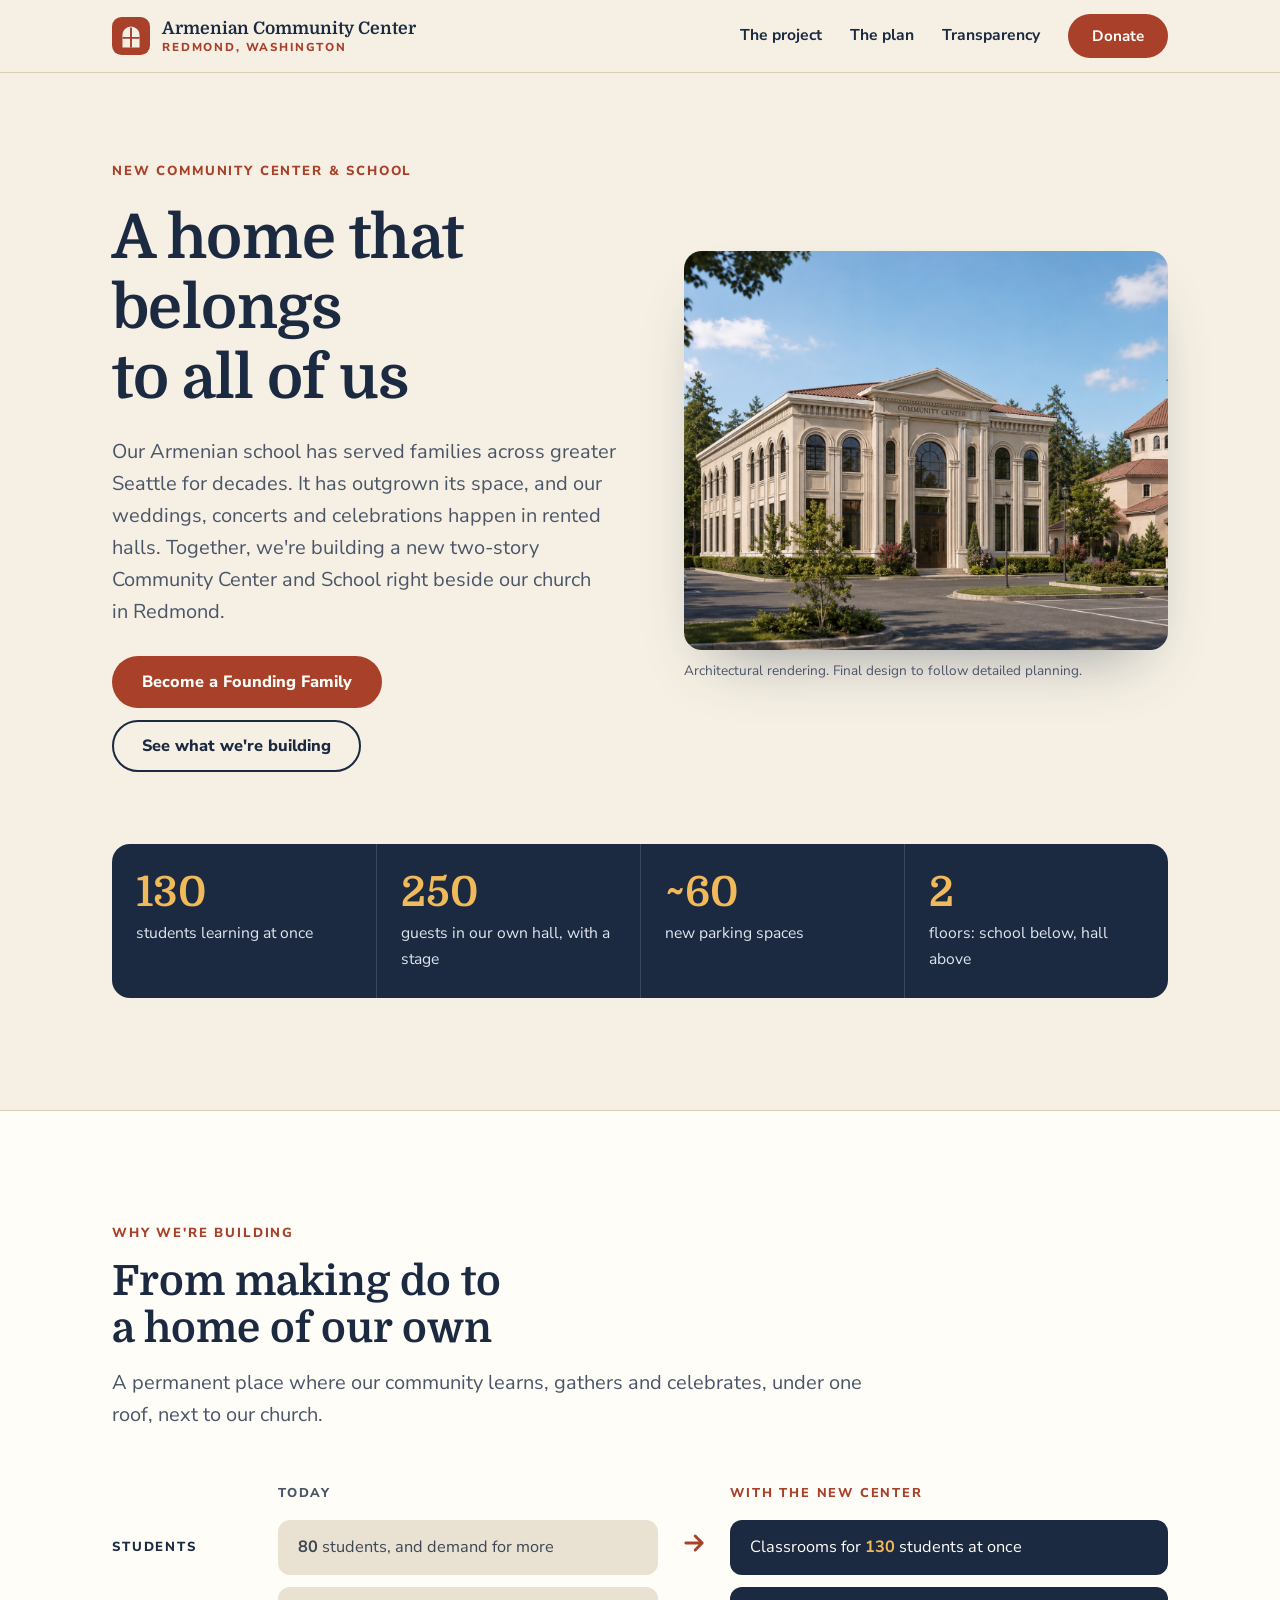
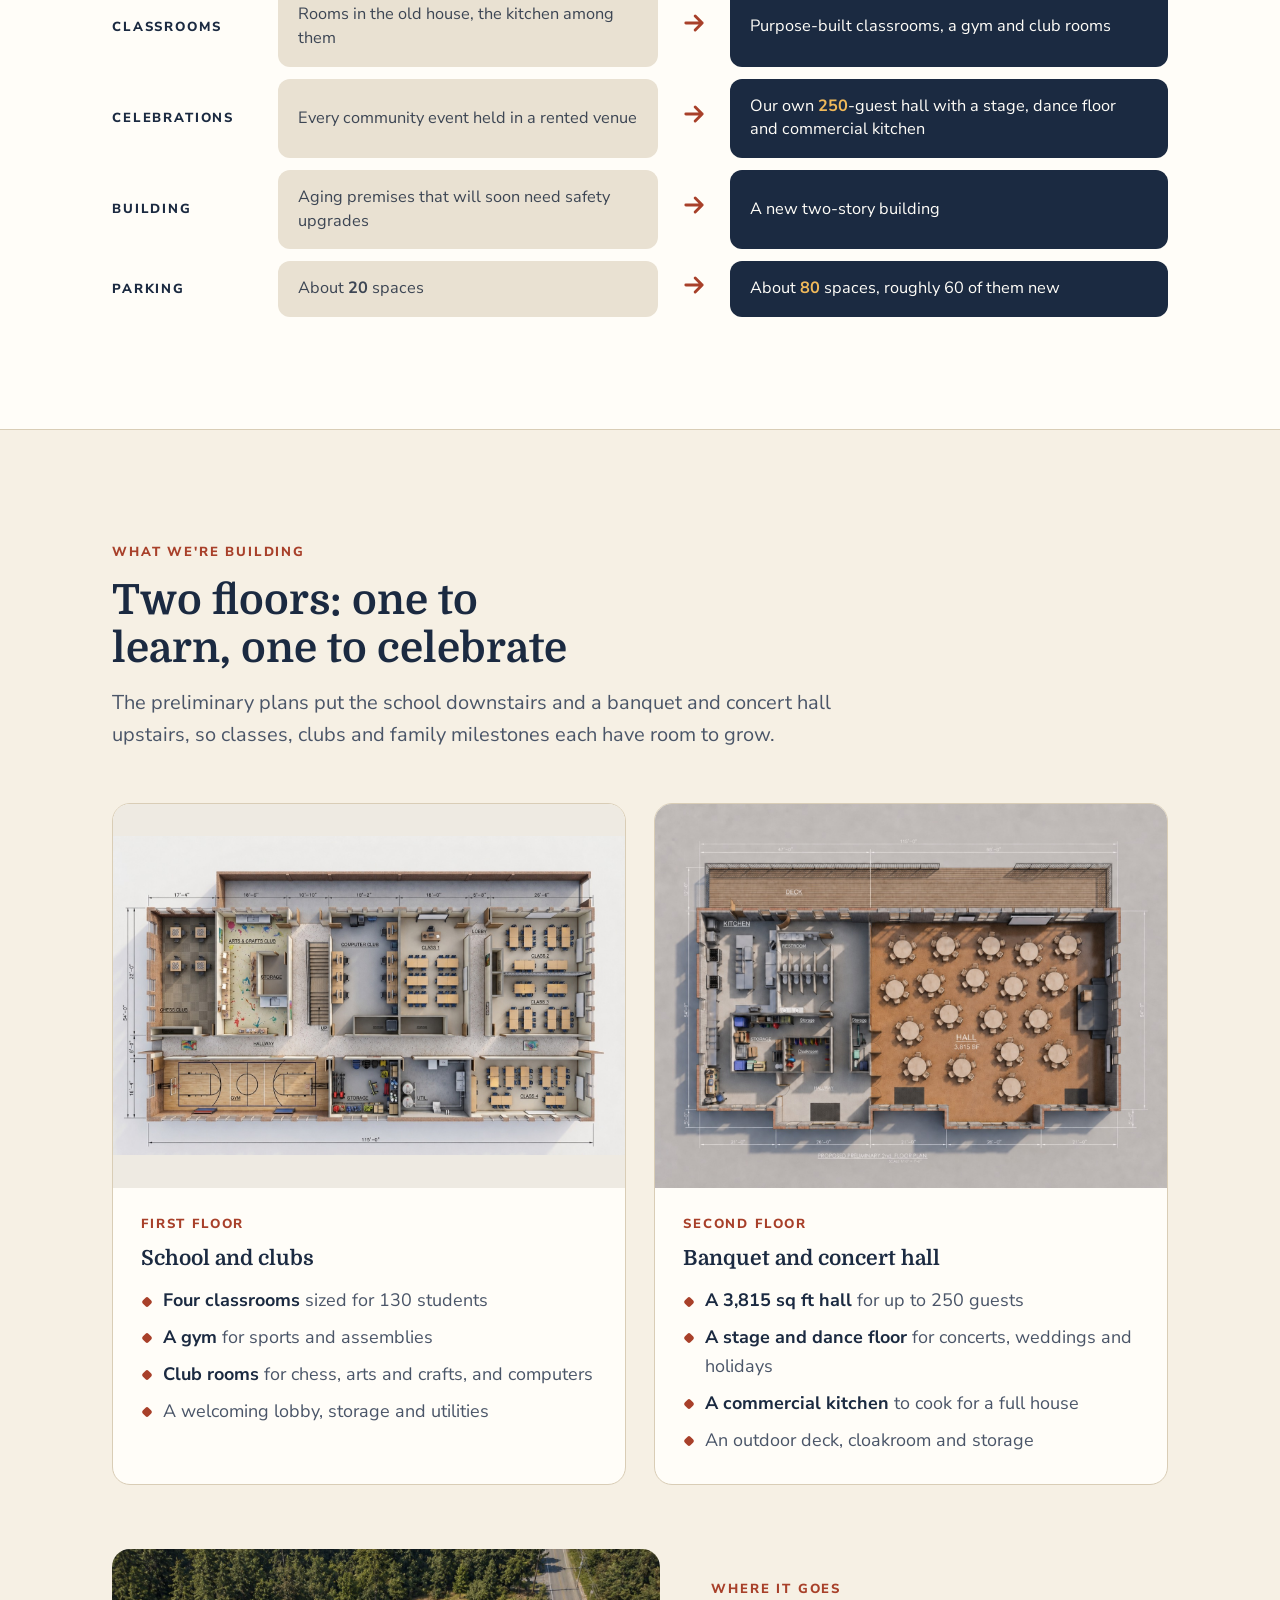
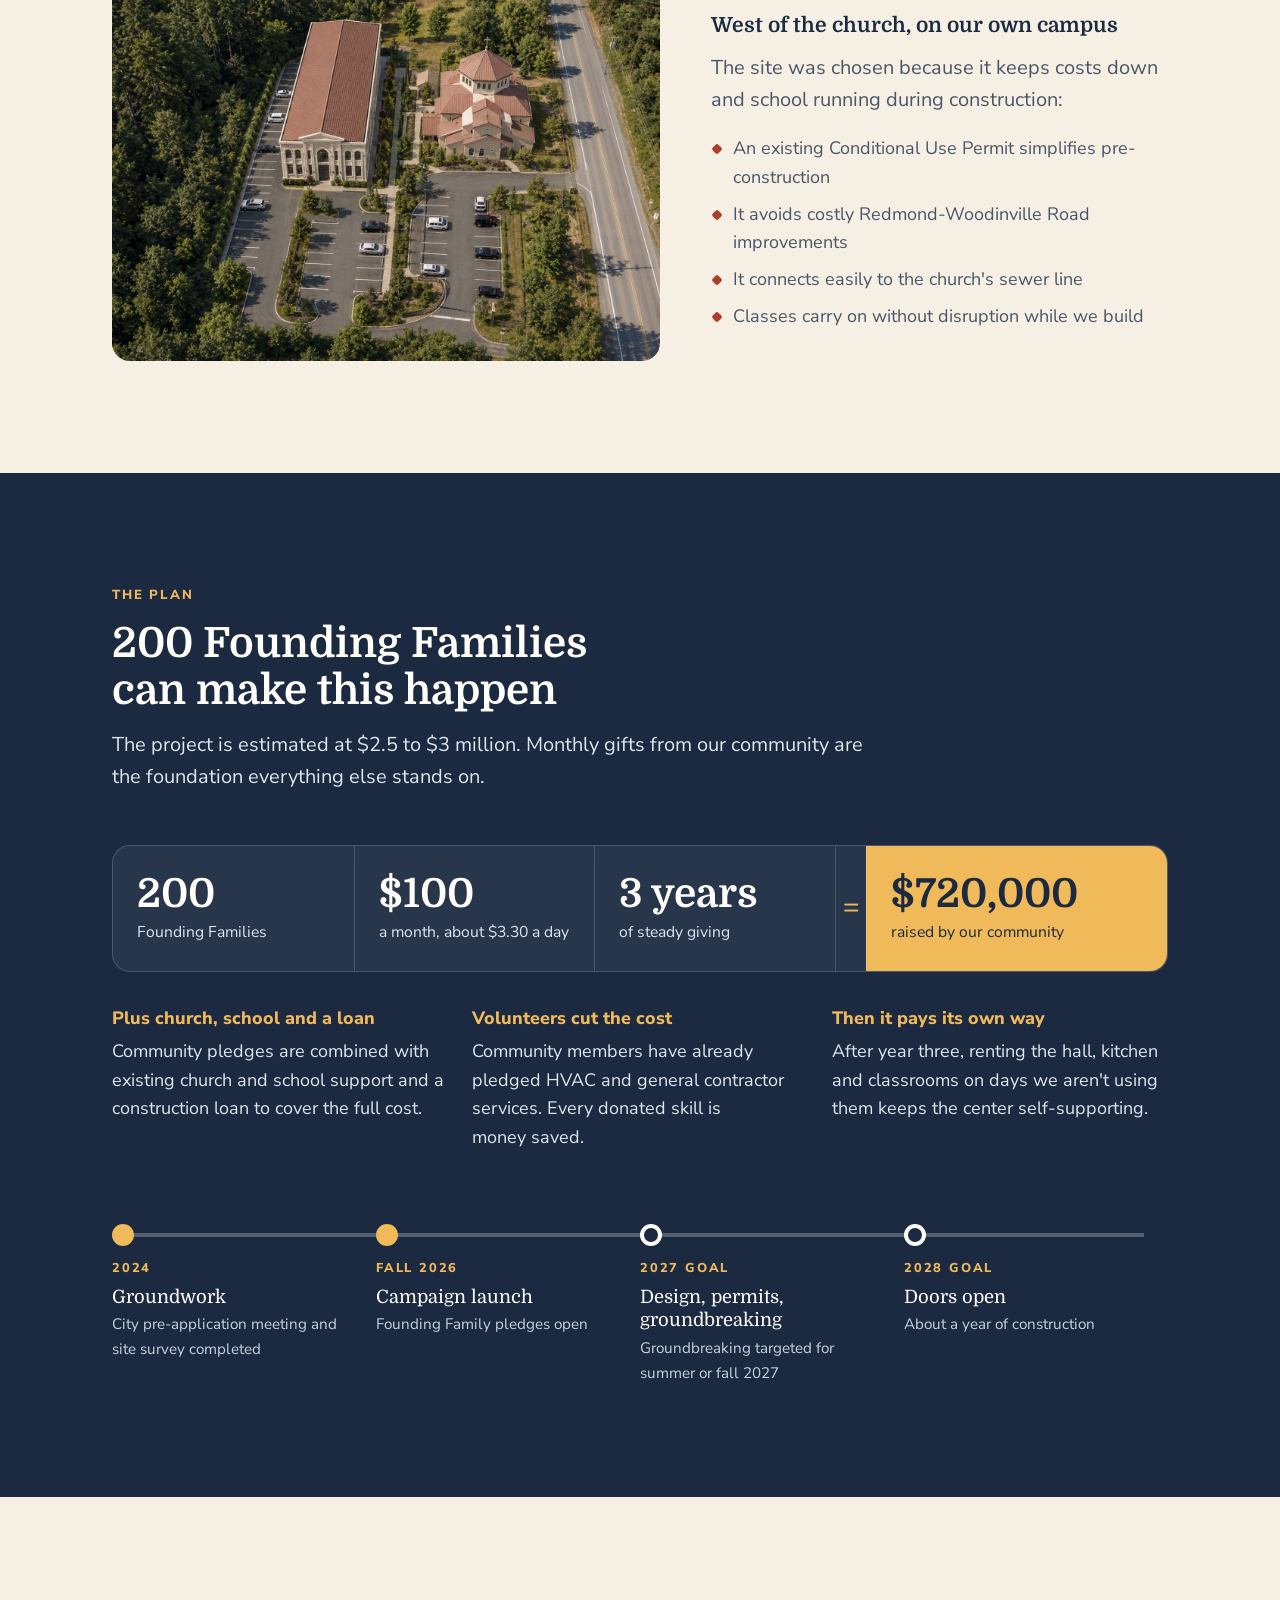
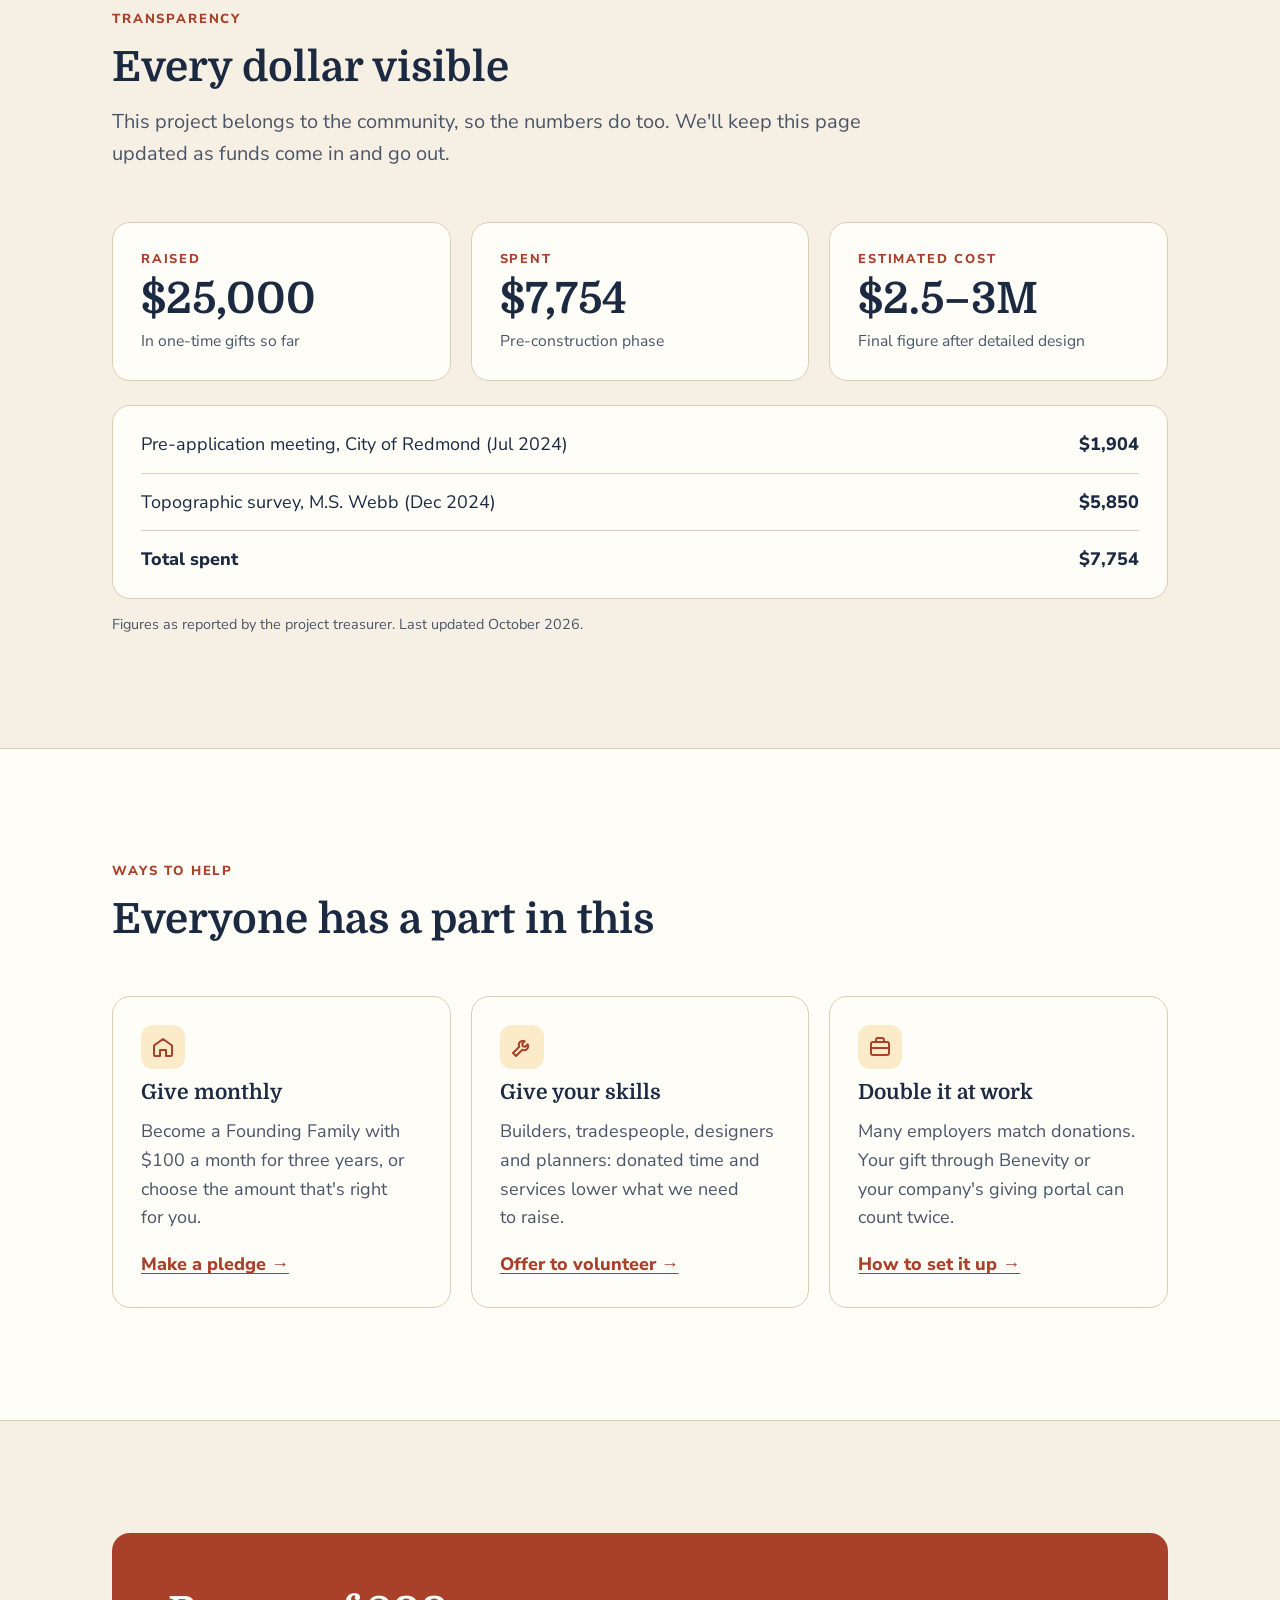
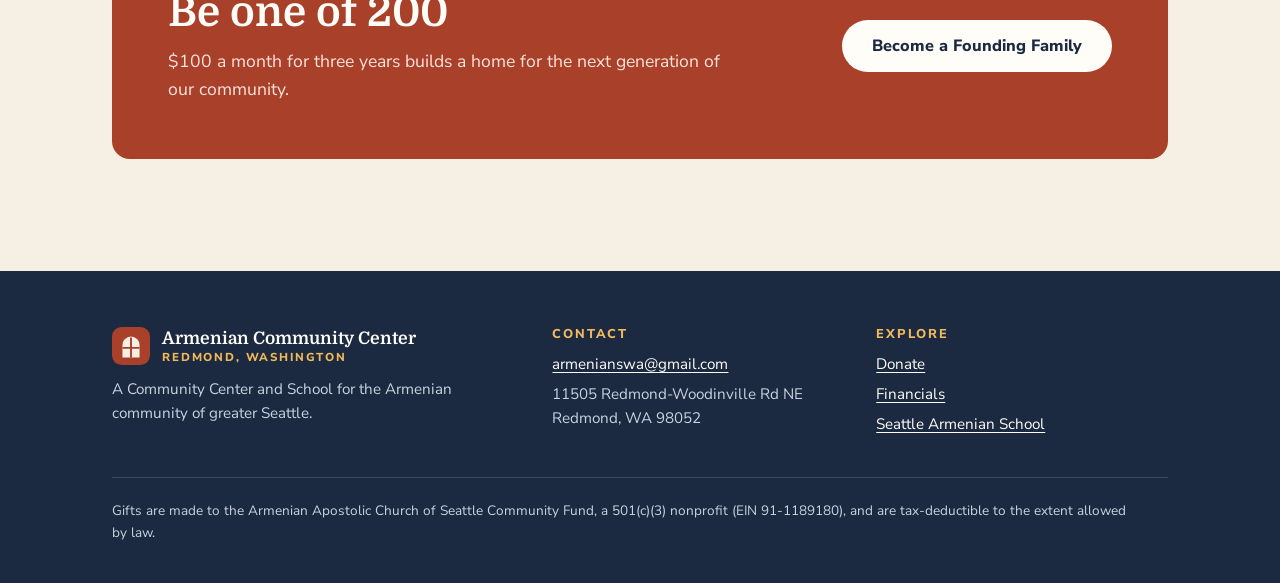
==== index.html @ 94c4f982 "Add files via upload" ====
<!doctype html>
<html lang="en">
<head>
  <meta charset="utf-8">
  <meta name="viewport" content="width=device-width, initial-scale=1">
  <title>Armenian Community Center in Redmond</title>
  <meta name="description" content="Help build a new Armenian Community Center and School beside our church in Redmond, WA: classrooms for 130 students, a 250-guest hall and a commercial kitchen.">
  <link rel="canonical" href="https://armenianheritagecenter.org/">
  <meta name="theme-color" content="#1b2a41">

  <meta property="og:type" content="website">
  <meta property="og:title" content="Armenian Community Center in Redmond">
  <meta property="og:description" content="A home that belongs to all of us. Be one of 200 Founding Families building our new Community Center and School.">
  <meta property="og:url" content="https://armenianheritagecenter.org/">
  <meta property="og:image" content="https://armenianheritagecenter.org/assets/img/og-image.jpg">
  <meta name="twitter:card" content="summary_large_image">

  <link rel="icon" href="favicon.svg" type="image/svg+xml">
  <link rel="preconnect" href="https://fonts.googleapis.com">
  <link rel="preconnect" href="https://fonts.gstatic.com" crossorigin>
  <link href="https://fonts.googleapis.com/css2?family=Domine:wght@400..700&family=Nunito+Sans:wght@400;600;700;800&display=swap" rel="stylesheet">
  <link rel="stylesheet" href="assets/css/styles.css">
</head>
<body>
  <a class="skip-link" href="#main">Skip to content</a>

  <header class="site-header">
    <div class="wrap">
      <a class="brand" href="./" aria-label="Armenian Community Center, home">
        <svg class="brand-mark" viewBox="0 0 40 40" aria-hidden="true"><rect width="40" height="40" rx="10" fill="#a8402a"/><path d="M11 32V19a9 9 0 0 1 18 0v13z" fill="#f6f0e4"/><path d="M20 11v21M11 22h18" stroke="#a8402a" stroke-width="2"/></svg>
        <span class="brand-text">
          <span class="brand-name">Armenian Community Center</span>
          <span class="brand-sub">Redmond, Washington</span>
        </span>
      </a>
      <nav class="site-nav" aria-label="Main">
        <a class="nav-link" href="#project">The project</a>
        <a class="nav-link" href="#plan">The plan</a>
        <a class="nav-link" href="#transparency">Transparency</a>
        <a class="btn btn-primary" href="donate.html">Donate</a>
      </nav>
    </div>
  </header>

  <main id="main">

    <!-- Hero -->
    <section class="hero">
      <div class="wrap">
        <div class="hero-grid">
          <div class="hero-copy">
            <p class="eyebrow">New Community Center &amp; School</p>
            <h1>A home that belongs to all of us</h1>
            <p class="lede">Our Armenian school has served families across greater Seattle for decades. It has outgrown its space, and our weddings, concerts and celebrations happen in rented halls. Together, we're building a new two-story Community Center and School right beside our church in Redmond.</p>
            <div class="hero-actions">
              <a class="btn btn-primary" href="donate.html">Become a Founding Family</a>
              <a class="btn btn-ghost" href="#project">See what we're building</a>
            </div>
          </div>
          <figure class="hero-media" style="margin:0">
            <img src="assets/img/hero.jpg" width="1448" height="1086" alt="Rendering of the two-story Community Center with arched windows, standing beside the church in Redmond">
            <figcaption>Architectural rendering. Final design to follow detailed planning.</figcaption>
          </figure>
        </div>

        <div class="stats" role="list">
          <div class="stat" role="listitem"><div class="stat-num">130</div><div class="stat-label">students learning at once</div></div>
          <div class="stat" role="listitem"><div class="stat-num">250</div><div class="stat-label">guests in our own hall, with a stage</div></div>
          <div class="stat" role="listitem"><div class="stat-num">~60</div><div class="stat-label">new parking spaces</div></div>
          <div class="stat" role="listitem"><div class="stat-num">2</div><div class="stat-label">floors: school below, hall above</div></div>
        </div>
      </div>
    </section>

    <!-- Today → Tomorrow -->
    <section class="section section-alt" id="why">
      <div class="wrap">
        <div class="section-head">
          <p class="eyebrow">Why we're building</p>
          <h2>From making do to a home of our own</h2>
          <p class="lede">A permanent place where our community learns, gathers and celebrates, under one roof, next to our church.</p>
        </div>

        <div class="compare">
          <div class="compare-head" aria-hidden="true"><span class="from">Today</span><span class="to">With the new center</span></div>

          <div class="compare-row">
            <div class="compare-label">Students</div>
            <div class="compare-from"><span><b>80</b> students, and demand for more</span></div>
            <div class="compare-arrow" aria-hidden="true"><svg viewBox="0 0 24 24" fill="none" stroke="currentColor" stroke-width="2.5" stroke-linecap="round" stroke-linejoin="round"><path d="M5 12h14M13 6l6 6-6 6"/></svg></div>
            <div class="compare-to"><span>Classrooms for <b>130</b> students at once</span></div>
          </div>

          <div class="compare-row">
            <div class="compare-label">Classrooms</div>
            <div class="compare-from"><span>Rooms in the old house, the kitchen among them</span></div>
            <div class="compare-arrow" aria-hidden="true"><svg viewBox="0 0 24 24" fill="none" stroke="currentColor" stroke-width="2.5" stroke-linecap="round" stroke-linejoin="round"><path d="M5 12h14M13 6l6 6-6 6"/></svg></div>
            <div class="compare-to"><span>Purpose-built classrooms, a gym and club rooms</span></div>
          </div>

          <div class="compare-row">
            <div class="compare-label">Celebrations</div>
            <div class="compare-from"><span>Every community event held in a rented venue</span></div>
            <div class="compare-arrow" aria-hidden="true"><svg viewBox="0 0 24 24" fill="none" stroke="currentColor" stroke-width="2.5" stroke-linecap="round" stroke-linejoin="round"><path d="M5 12h14M13 6l6 6-6 6"/></svg></div>
            <div class="compare-to"><span>Our own <b>250</b>-guest hall with a stage, dance floor and commercial kitchen</span></div>
          </div>

          <div class="compare-row">
            <div class="compare-label">Building</div>
            <div class="compare-from"><span>Aging premises that will soon need safety upgrades</span></div>
            <div class="compare-arrow" aria-hidden="true"><svg viewBox="0 0 24 24" fill="none" stroke="currentColor" stroke-width="2.5" stroke-linecap="round" stroke-linejoin="round"><path d="M5 12h14M13 6l6 6-6 6"/></svg></div>
            <div class="compare-to"><span>A new two-story building</span></div>
          </div>

          <div class="compare-row">
            <div class="compare-label">Parking</div>
            <div class="compare-from"><span>About <b>20</b> spaces</span></div>
            <div class="compare-arrow" aria-hidden="true"><svg viewBox="0 0 24 24" fill="none" stroke="currentColor" stroke-width="2.5" stroke-linecap="round" stroke-linejoin="round"><path d="M5 12h14M13 6l6 6-6 6"/></svg></div>
            <div class="compare-to"><span>About <b>80</b> spaces, roughly 60 of them new</span></div>
          </div>
        </div>
      </div>
    </section>

    <!-- What we're building -->
    <section class="section" id="project">
      <div class="wrap">
        <div class="section-head">
          <p class="eyebrow">What we're building</p>
          <h2>Two floors: one to learn, one to celebrate</h2>
          <p class="lede">The preliminary plans put the school downstairs and a banquet and concert hall upstairs, so classes, clubs and family milestones each have room to grow.</p>
        </div>

        <div class="floors">
          <article class="floor">
            <a class="floor-img" href="assets/img/floor-1.jpg" aria-label="Open the first floor plan full size">
              <img src="assets/img/floor-1.jpg" width="1500" height="933" loading="lazy" alt="First floor plan showing four classrooms, a gym, chess, arts and crafts and computer clubs, and a lobby">
            </a>
            <div class="floor-body">
              <p class="eyebrow">First floor</p>
              <h3>School and clubs</h3>
              <ul class="ticks">
                <li><b>Four classrooms</b> sized for 130 students</li>
                <li><b>A gym</b> for sports and assemblies</li>
                <li><b>Club rooms</b> for chess, arts and crafts, and computers</li>
                <li>A welcoming lobby, storage and utilities</li>
              </ul>
            </div>
          </article>

          <article class="floor">
            <a class="floor-img" href="assets/img/floor-2.jpg" aria-label="Open the second floor plan full size">
              <img src="assets/img/floor-2.jpg" width="1448" height="1086" loading="lazy" alt="Second floor plan showing a 3,815 square foot banquet hall, commercial kitchen, deck, storage and cloakroom">
            </a>
            <div class="floor-body">
              <p class="eyebrow">Second floor</p>
              <h3>Banquet and concert hall</h3>
              <ul class="ticks">
                <li><b>A 3,815 sq ft hall</b> for up to 250 guests</li>
                <li><b>A stage and dance floor</b> for concerts, weddings and holidays</li>
                <li><b>A commercial kitchen</b> to cook for a full house</li>
                <li>An outdoor deck, cloakroom and storage</li>
              </ul>
            </div>
          </article>
        </div>

        <div class="site-note">
          <img src="assets/img/aerial.jpg" width="1448" height="1086" loading="lazy" alt="Aerial rendering of the church campus with the new Community Center to the west and expanded parking">
          <div class="site-note-copy">
            <p class="eyebrow">Where it goes</p>
            <h3>West of the church, on our own campus</h3>
            <p class="lede">The site was chosen because it keeps costs down and school running during construction:</p>
            <ul class="ticks">
              <li>An existing Conditional Use Permit simplifies pre-construction</li>
              <li>It avoids costly Redmond-Woodinville Road improvements</li>
              <li>It connects easily to the church's sewer line</li>
              <li>Classes carry on without disruption while we build</li>
            </ul>
          </div>
        </div>
      </div>
    </section>

    <!-- The plan -->
    <section class="section section-dark" id="plan">
      <div class="wrap">
        <div class="section-head">
          <p class="eyebrow">The plan</p>
          <h2 style="color:var(--paper)">200 Founding Families can make this happen</h2>
          <p class="lede">The project is estimated at $2.5 to $3 million. Monthly gifts from our community are the foundation everything else stands on.</p>
        </div>

        <div class="equation">
          <div class="eq-part"><div class="eq-num">200</div><div class="eq-label">Founding Families</div></div>
          <div class="eq-part"><div class="eq-num">$100</div><div class="eq-label">a month, about $3.30 a day</div></div>
          <div class="eq-part"><div class="eq-num">3 years</div><div class="eq-label">of steady giving</div></div>
          <div class="eq-equals" aria-hidden="true">=</div>
          <div class="eq-part eq-total"><div class="eq-num">$720,000</div><div class="eq-label">raised by our community</div></div>
        </div>

        <div class="plan-notes">
          <div class="plan-note">
            <h3>Plus church, school and a loan</h3>
            <p>Community pledges are combined with existing church and school support and a construction loan to cover the full cost.</p>
          </div>
          <div class="plan-note">
            <h3>Volunteers cut the cost</h3>
            <p>Community members have already pledged HVAC and general contractor services. Every donated skill is money saved.</p>
          </div>
          <div class="plan-note">
            <h3>Then it pays its own way</h3>
            <p>After year three, renting the hall, kitchen and classrooms on days we aren't using them keeps the center self-supporting.</p>
          </div>
        </div>

        <ol class="timeline">
          <li class="done">
            <div class="tl-when">2024</div>
            <div class="tl-what">Groundwork</div>
            <div class="tl-detail">City pre-application meeting and site survey completed</div>
          </li>
          <li class="done">
            <div class="tl-when">Fall 2026</div>
            <div class="tl-what">Campaign launch</div>
            <div class="tl-detail">Founding Family pledges open</div>
          </li>
          <li>
            <div class="tl-when">2027 goal</div>
            <div class="tl-what">Design, permits, groundbreaking</div>
            <div class="tl-detail">Groundbreaking targeted for summer or fall 2027</div>
          </li>
          <li>
            <div class="tl-when">2028 goal</div>
            <div class="tl-what">Doors open</div>
            <div class="tl-detail">About a year of construction</div>
          </li>
        </ol>
      </div>
    </section>

    <!-- Transparency -->
    <section class="section" id="transparency">
      <div class="wrap">
        <div class="section-head">
          <p class="eyebrow">Transparency</p>
          <h2>Every dollar visible</h2>
          <p class="lede">This project belongs to the community, so the numbers do too. We'll keep this page updated as funds come in and go out.</p>
        </div>

        <div class="money">
          <div class="money-card">
            <div class="money-label">Raised</div>
            <div class="money-num">$25,000</div>
            <div class="money-detail">In one-time gifts so far</div>
          </div>
          <div class="money-card">
            <div class="money-label">Spent</div>
            <div class="money-num">$7,754</div>
            <div class="money-detail">Pre-construction phase</div>
          </div>
          <div class="money-card">
            <div class="money-label">Estimated cost</div>
            <div class="money-num">$2.5–3M</div>
            <div class="money-detail">Final figure after detailed design</div>
          </div>
        </div>

        <div class="ledger" aria-label="Where the money has gone">
          <div class="ledger-row"><span>Pre-application meeting, City of Redmond (Jul 2024)</span><span>$1,904</span></div>
          <div class="ledger-row"><span>Topographic survey, M.S. Webb (Dec 2024)</span><span>$5,850</span></div>
          <div class="ledger-row total"><span>Total spent</span><span>$7,754</span></div>
        </div>
        <p class="fine">Figures as reported by the project treasurer. Last updated October 2026.</p>
      </div>
    </section>

    <!-- Ways to help -->
    <section class="section section-alt" id="help">
      <div class="wrap">
        <div class="section-head">
          <p class="eyebrow">Ways to help</p>
          <h2>Everyone has a part in this</h2>
        </div>

        <div class="cards">
          <div class="card">
            <div class="card-icon" aria-hidden="true"><svg viewBox="0 0 24 24" fill="none" stroke="currentColor" stroke-width="2" stroke-linecap="round" stroke-linejoin="round"><path d="M3 10.5 12 4l9 6.5V20a1 1 0 0 1-1 1h-5v-6H9v6H4a1 1 0 0 1-1-1z"/></svg></div>
            <h3>Give monthly</h3>
            <p>Become a Founding Family with $100 a month for three years, or choose the amount that's right for you.</p>
            <a class="card-link" href="donate.html">Make a pledge →</a>
          </div>
          <div class="card">
            <div class="card-icon" aria-hidden="true"><svg viewBox="0 0 24 24" fill="none" stroke="currentColor" stroke-width="2" stroke-linecap="round" stroke-linejoin="round"><path d="M14.7 6.3a4 4 0 0 0-5.4 5.4L3 18l3 3 6.3-6.3a4 4 0 0 0 5.4-5.4l-2.5 2.5-2.4-.6-.6-2.4z"/></svg></div>
            <h3>Give your skills</h3>
            <p>Builders, tradespeople, designers and planners: donated time and services lower what we need to raise.</p>
            <a class="card-link" href="mailto:armenianswa@gmail.com?subject=Volunteering%20for%20the%20Community%20Center">Offer to volunteer →</a>
          </div>
          <div class="card">
            <div class="card-icon" aria-hidden="true"><svg viewBox="0 0 24 24" fill="none" stroke="currentColor" stroke-width="2" stroke-linecap="round" stroke-linejoin="round"><rect x="3" y="7" width="18" height="13" rx="2"/><path d="M8 7V5a2 2 0 0 1 2-2h4a2 2 0 0 1 2 2v2M3 13h18"/></svg></div>
            <h3>Double it at work</h3>
            <p>Many employers match donations. Your gift through Benevity or your company's giving portal can count twice.</p>
            <a class="card-link" href="donate.html#ways">How to set it up →</a>
          </div>
        </div>
      </div>
    </section>

    <!-- CTA -->
    <section class="section">
      <div class="wrap">
        <div class="cta-band">
          <div>
            <h2>Be one of 200</h2>
            <p>$100 a month for three years builds a home for the next generation of our community.</p>
          </div>
          <a class="btn btn-light" href="donate.html">Become a Founding Family</a>
        </div>
      </div>
    </section>

  </main>

  <footer class="site-footer">
    <div class="wrap">
      <div class="footer-grid">
        <div class="footer-brand">
          <a class="brand" href="./">
            <svg class="brand-mark" viewBox="0 0 40 40" aria-hidden="true"><rect width="40" height="40" rx="10" fill="#a8402a"/><path d="M11 32V19a9 9 0 0 1 18 0v13z" fill="#f6f0e4"/><path d="M20 11v21M11 22h18" stroke="#a8402a" stroke-width="2"/></svg>
            <span class="brand-text">
              <span class="brand-name">Armenian Community Center</span>
              <span class="brand-sub">Redmond, Washington</span>
            </span>
          </a>
          <p>A Community Center and School for the Armenian community of greater Seattle.</p>
        </div>
        <div>
          <h3>Contact</h3>
          <ul>
            <li><a href="mailto:armenianswa@gmail.com">armenianswa@gmail.com</a></li>
            <li>11505 Redmond-Woodinville Rd NE<br>Redmond, WA 98052</li>
          </ul>
        </div>
        <div>
          <h3>Explore</h3>
          <ul>
            <li><a href="donate.html">Donate</a></li>
            <li><a href="#transparency">Financials</a></li>
            <li><a href="https://seattlearmenianschool.org/" rel="noopener">Seattle Armenian School</a></li>
          </ul>
        </div>
      </div>
      <p class="footer-legal">Gifts are made to the Armenian Apostolic Church of Seattle Community Fund, a 501(c)(3) nonprofit (EIN 91-1189180), and are tax-deductible to the extent allowed by law.</p>
    </div>
  </footer>
</body>
</html>
---- assets/css/styles.css ----
/* Armenian Community Center — shared styles
   Palette and type match the campaign deck and pledge form. */

:root {
  --cream: #f6f0e4;
  --paper: #fffdf8;
  --sand: #e9e1d2;
  --line: #d9cdb6;
  --navy: #1b2a41;
  --navy-2: #26395a;
  --muted: #4a5568;
  --rust: #a8402a;
  --rust-dark: #8c3321;
  --gold: #f0b95a;
  --gold-soft: #fcebc8;

  --serif: "Domine", Georgia, "Times New Roman", serif;
  --sans: "Nunito Sans", "Helvetica Neue", Arial, sans-serif;

  --radius: 18px;
  --radius-sm: 12px;
  --wrap: 1120px;
  --gutter: clamp(16px, 4vw, 32px);
  --section: clamp(64px, 9vw, 112px);

  color-scheme: light;
}

*,
*::before,
*::after { box-sizing: border-box; }

html { scroll-behavior: smooth; -webkit-text-size-adjust: 100%; }

body {
  margin: 0;
  background: var(--cream);
  color: var(--navy);
  font-family: var(--sans);
  font-size: 18px;
  line-height: 1.6;
  text-rendering: optimizeLegibility;
}

img { display: block; max-width: 100%; height: auto; }

a { color: var(--rust); text-underline-offset: 3px; }
a:hover { color: var(--rust-dark); }

h1, h2, h3 {
  font-family: var(--serif);
  font-weight: 700;
  line-height: 1.15;
  margin: 0;
  text-wrap: balance;
}
h1 { font-size: clamp(2.3rem, 5.4vw, 3.8rem); letter-spacing: -0.01em; }
h2 { font-size: clamp(1.8rem, 3.6vw, 2.6rem); }
h3 { font-size: 1.3rem; }
p { margin: 0; text-wrap: pretty; }

:focus-visible { outline: 3px solid var(--gold); outline-offset: 3px; border-radius: 4px; }

.wrap { width: 100%; max-width: var(--wrap); margin: 0 auto; padding: 0 var(--gutter); }

.eyebrow {
  font-family: var(--sans);
  font-size: 0.82rem;
  font-weight: 800;
  letter-spacing: 0.14em;
  text-transform: uppercase;
  color: var(--rust);
}

.lede { font-size: clamp(1.08rem, 1.6vw, 1.25rem); color: var(--muted); max-width: 40em; }

.skip-link {
  position: absolute; left: -9999px; top: 0;
  background: var(--navy); color: var(--paper); padding: 10px 16px; z-index: 100;
}
.skip-link:focus { left: 16px; top: 16px; }

/* ---------- Buttons ---------- */

.btn {
  display: inline-flex; align-items: center; justify-content: center; gap: 10px;
  min-height: 52px; padding: 0 28px;
  border-radius: 999px; border: 2px solid transparent;
  font-family: var(--sans); font-size: 1.02rem; font-weight: 800;
  text-decoration: none; cursor: pointer;
  transition: background-color .15s ease, color .15s ease, border-color .15s ease, transform .15s ease;
}
.btn:active { transform: translateY(1px); }
.btn-primary { background: var(--rust); color: var(--paper); }
.btn-primary:hover { background: var(--rust-dark); color: var(--paper); }
.btn-ghost { background: transparent; color: var(--navy); border-color: var(--navy); }
.btn-ghost:hover { background: var(--navy); color: var(--paper); }
.btn-light { background: var(--paper); color: var(--navy); }
.btn-light:hover { background: var(--gold); color: var(--navy); }
.btn-gold { background: var(--gold); color: var(--navy); }
.btn-gold:hover { background: #e6a940; color: var(--navy); }
.btn svg { width: 18px; height: 18px; flex: none; }

/* ---------- Header ---------- */

.site-header {
  position: sticky; top: 0; z-index: 50;
  background: rgba(246, 240, 228, 0.92);
  backdrop-filter: saturate(140%) blur(10px);
  -webkit-backdrop-filter: saturate(140%) blur(10px);
  border-bottom: 1px solid var(--line);
}
.site-header .wrap { display: flex; align-items: center; justify-content: space-between; gap: 16px; min-height: 72px; }

.brand { display: flex; align-items: center; gap: 12px; text-decoration: none; color: var(--navy); }
.brand:hover { color: var(--navy); }
.brand-mark { width: 38px; height: 38px; flex: none; }
.brand-text { display: flex; flex-direction: column; line-height: 1.1; }
.brand-name { font-family: var(--serif); font-weight: 700; font-size: 1.08rem; }
.brand-sub { font-size: 0.72rem; font-weight: 800; letter-spacing: 0.16em; text-transform: uppercase; color: var(--rust); margin-top: 3px; }

.site-nav { display: flex; align-items: center; gap: 28px; }
.site-nav a { color: var(--navy); text-decoration: none; font-weight: 700; font-size: 0.98rem; }
.site-nav a:hover { color: var(--rust); }
.site-nav .nav-link[aria-current="page"] { color: var(--rust); }
.site-nav .btn { min-height: 44px; padding: 0 22px; font-size: 0.95rem; color: var(--paper); }
.site-nav .btn:hover { color: var(--paper); }

@media (max-width: 760px) {
  .site-nav .nav-link { display: none; }
  .brand-name { font-size: 1rem; }
}
@media (max-width: 480px) {
  .site-header .brand-sub { display: none; }
  .site-header .wrap { min-height: 64px; }
  .site-nav .btn { min-height: 42px; padding: 0 18px; }
}

/* ---------- Hero ---------- */

.hero { padding: clamp(40px, 7vw, 88px) 0 var(--section); }
.hero-grid { display: grid; grid-template-columns: 1.05fr 1fr; gap: clamp(32px, 5vw, 64px); align-items: center; }
.hero-copy { display: flex; flex-direction: column; gap: 22px; }
.hero-actions { display: flex; flex-wrap: wrap; gap: 12px; margin-top: 6px; }
.hero-media { position: relative; }
.hero-media img { width: 100%; aspect-ratio: 4 / 3.3; object-fit: cover; border-radius: var(--radius); box-shadow: 0 30px 60px -30px rgba(27, 42, 65, 0.45); }
.hero-media figcaption { margin-top: 10px; font-size: 0.85rem; color: var(--muted); }

@media (max-width: 900px) {
  .hero-grid { grid-template-columns: 1fr; }
  .hero-media { order: -1; }
  .hero-media img { aspect-ratio: 4 / 3; }
}

/* ---------- Stat strip ---------- */

.stats {
  display: grid; grid-template-columns: repeat(4, 1fr);
  background: var(--navy); color: var(--paper);
  border-radius: var(--radius); overflow: hidden;
  margin-top: clamp(40px, 6vw, 72px);
}
.stat { padding: 26px 24px; border-left: 1px solid rgba(255, 253, 248, 0.14); }
.stat:first-child { border-left: none; }
.stat-num { font-family: var(--serif); font-size: clamp(1.9rem, 3.4vw, 2.6rem); font-weight: 700; color: var(--gold); line-height: 1.1; }
.stat-label { font-size: 0.98rem; color: #dfe5ee; margin-top: 6px; }

@media (max-width: 760px) {
  .stats { grid-template-columns: 1fr 1fr; }
  .stat:nth-child(3) { border-left: none; }
  .stat:nth-child(n+3) { border-top: 1px solid rgba(255, 253, 248, 0.14); }
}

/* ---------- Sections ---------- */

.section { padding: var(--section) 0; }
.section-alt { background: var(--paper); border-top: 1px solid var(--line); border-bottom: 1px solid var(--line); }
.section-dark { background: var(--navy); color: var(--paper); }
.section-dark .eyebrow { color: var(--gold); }
.section-dark .lede { color: #dfe5ee; }

.section-head { display: flex; flex-direction: column; gap: 14px; margin-bottom: clamp(32px, 5vw, 52px); max-width: 760px; }

/* ---------- Today → Tomorrow ---------- */

.compare { display: flex; flex-direction: column; gap: 12px; }
.compare-head, .compare-row { display: grid; grid-template-columns: 150px 1fr 40px 1.15fr; gap: 16px; align-items: stretch; }
.compare-head { padding-bottom: 4px; }
.compare-head span { font-size: 0.8rem; font-weight: 800; letter-spacing: 0.14em; text-transform: uppercase; }
.compare-head .from { grid-column: 2; color: var(--muted); }
.compare-head .to { grid-column: 4; color: var(--rust); }
.compare-label { align-self: center; font-size: 0.82rem; font-weight: 800; letter-spacing: 0.14em; text-transform: uppercase; }
.compare-from, .compare-to { padding: 16px 20px; border-radius: var(--radius-sm); font-size: 1.02rem; line-height: 1.45; display: flex; align-items: center; }
.compare-from { background: var(--sand); color: #3d4654; }
.compare-to { background: var(--navy); color: var(--paper); }
.compare-to b { color: var(--gold); }
.compare-arrow { align-self: center; justify-self: center; color: var(--rust); }
.compare-arrow svg { width: 28px; height: 28px; }

@media (max-width: 760px) {
  .compare-head { display: none; }
  .compare-row { grid-template-columns: 1fr; gap: 8px; padding-top: 18px; border-top: 1px solid var(--line); }
  .compare-row:first-of-type { border-top: none; padding-top: 0; }
  .compare-arrow { transform: rotate(90deg); justify-self: start; margin-left: 16px; }
  .compare-arrow svg { width: 22px; height: 22px; }
}

/* ---------- Floor plans ---------- */

.floors { display: grid; grid-template-columns: 1fr 1fr; gap: 28px; }
.floor { background: var(--paper); border: 1px solid var(--line); border-radius: var(--radius); overflow: hidden; display: flex; flex-direction: column; }
.floor-img { display: block; background: #eeeae2; }
.floor-img img { width: 100%; aspect-ratio: 4 / 3; object-fit: contain; transition: transform .4s ease; }
.floor-img:hover img { transform: scale(1.03); }
.floor-body { padding: 26px 28px 30px; display: flex; flex-direction: column; gap: 12px; }
.ticks { margin: 4px 0 0; padding: 0; list-style: none; display: flex; flex-direction: column; gap: 8px; }
.ticks li { position: relative; padding-left: 22px; color: var(--muted); }
.ticks li::before { content: ""; position: absolute; left: 2px; top: 0.62em; width: 8px; height: 8px; border-radius: 2px; background: var(--rust); transform: rotate(45deg); }
.ticks li b { color: var(--navy); }

.site-note { display: grid; grid-template-columns: 1.2fr 1fr; gap: clamp(28px, 4vw, 52px); align-items: center; margin-top: clamp(40px, 6vw, 64px); }
.site-note img { border-radius: var(--radius); width: 100%; aspect-ratio: 4 / 3; object-fit: cover; }
.site-note-copy { display: flex; flex-direction: column; gap: 14px; }

@media (max-width: 860px) {
  .floors, .site-note { grid-template-columns: 1fr; }
}

/* ---------- The plan ---------- */

.equation {
  display: grid; grid-template-columns: repeat(3, 1fr) auto 1.25fr; gap: 0; align-items: stretch;
  background: rgba(255, 253, 248, 0.06); border: 1px solid rgba(255, 253, 248, 0.16); border-radius: var(--radius); overflow: hidden;
}
.eq-part { padding: 26px 24px; display: flex; flex-direction: column; gap: 4px; border-left: 1px solid rgba(255, 253, 248, 0.16); }
.eq-part:first-child { border-left: none; }
.eq-num { font-family: var(--serif); font-size: clamp(1.8rem, 3.2vw, 2.5rem); font-weight: 700; line-height: 1.1; }
.eq-label { color: #dfe5ee; font-size: 0.98rem; }
.eq-equals { display: flex; align-items: center; padding: 0 6px; font-family: var(--serif); font-size: 2rem; color: var(--gold); border-left: 1px solid rgba(255, 253, 248, 0.16); }
.eq-total { background: var(--gold); color: var(--navy); }
.eq-total .eq-label { color: var(--navy); }

.plan-notes { display: grid; grid-template-columns: repeat(3, 1fr); gap: 24px; margin-top: 36px; }
.plan-note { display: flex; flex-direction: column; gap: 8px; }
.plan-note h3 { font-size: 1.12rem; color: var(--gold); font-family: var(--sans); font-weight: 800; }
.plan-note p { color: #dfe5ee; }

.timeline { list-style: none; margin: clamp(48px, 7vw, 72px) 0 0; padding: 0; display: grid; grid-template-columns: repeat(4, 1fr); }
.timeline li { position: relative; padding: 34px 20px 0 0; }
.timeline li::before { content: ""; position: absolute; top: 9px; left: 0; right: 0; height: 4px; background: rgba(255, 253, 248, 0.25); }
.timeline li::after { content: ""; position: absolute; top: 0; left: 0; width: 22px; height: 22px; border-radius: 50%; background: var(--navy); border: 4px solid var(--paper); }
.timeline li.done::after { background: var(--gold); border-color: var(--gold); }
.timeline li:last-child::before { right: 24px; }
.tl-when { font-size: 0.8rem; font-weight: 800; letter-spacing: 0.14em; text-transform: uppercase; color: var(--gold); }
.tl-what { font-family: var(--serif); font-size: 1.15rem; margin-top: 6px; line-height: 1.3; }
.tl-detail { color: #c9d2de; font-size: 0.95rem; margin-top: 4px; }

@media (max-width: 860px) {
  .equation { grid-template-columns: 1fr 1fr 1fr; }
  .eq-equals { display: none; }
  .eq-total { grid-column: 1 / -1; border-left: none; border-top: 1px solid rgba(255, 253, 248, 0.16); }
  .plan-notes { grid-template-columns: 1fr; }
  .timeline { grid-template-columns: 1fr; gap: 26px; }
  .timeline li { padding: 0 0 0 40px; }
  .timeline li::before { top: 22px; bottom: -30px; left: 9px; right: auto; width: 4px; height: auto; }
  .timeline li:last-child::before { display: none; }
}
@media (max-width: 520px) {
  .equation { grid-template-columns: 1fr; }
  .eq-part { border-left: none; border-top: 1px solid rgba(255, 253, 248, 0.16); }
  .eq-part:first-child { border-top: none; }
}

/* ---------- Transparency ---------- */

.money { display: grid; grid-template-columns: repeat(3, 1fr); gap: 20px; }
.money-card { background: var(--paper); border: 1px solid var(--line); border-radius: var(--radius); padding: 26px 28px; }
.money-label { font-size: 0.8rem; font-weight: 800; letter-spacing: 0.14em; text-transform: uppercase; color: var(--rust); }
.money-num { font-family: var(--serif); font-size: clamp(2rem, 3.6vw, 2.7rem); font-weight: 700; margin-top: 6px; line-height: 1.1; }
.money-detail { color: var(--muted); margin-top: 6px; font-size: 0.98rem; }

.ledger { margin-top: 24px; background: var(--paper); border: 1px solid var(--line); border-radius: var(--radius); padding: 10px 28px; }
.ledger-row { display: flex; justify-content: space-between; gap: 16px; padding: 14px 0; border-top: 1px solid var(--line); }
.ledger-row:first-child { border-top: none; }
.ledger-row span:last-child { font-weight: 800; white-space: nowrap; font-variant-numeric: tabular-nums; }
.ledger-row.total span { font-weight: 800; }
.fine { font-size: 0.9rem; color: var(--muted); margin-top: 14px; }

@media (max-width: 760px) {
  .money { grid-template-columns: 1fr; }
  .ledger { padding: 6px 20px; }
}

/* ---------- Help cards ---------- */

.cards { display: grid; grid-template-columns: repeat(3, 1fr); gap: 20px; }
.card { background: var(--paper); border: 1px solid var(--line); border-radius: var(--radius); padding: 28px; display: flex; flex-direction: column; gap: 12px; }
.card-icon { width: 44px; height: 44px; border-radius: 12px; background: var(--gold-soft); color: var(--rust); display: grid; place-items: center; }
.card-icon svg { width: 24px; height: 24px; }
.card p { color: var(--muted); }
.card .card-link { margin-top: auto; padding-top: 6px; font-weight: 800; }

@media (max-width: 860px) { .cards { grid-template-columns: 1fr; } }

/* ---------- CTA band ---------- */

.cta-band { background: var(--rust); color: var(--paper); border-radius: var(--radius); padding: clamp(32px, 5vw, 56px); display: grid; grid-template-columns: 1fr auto; gap: 28px; align-items: center; }
.cta-band h2 { color: var(--paper); }
.cta-band p { color: #fbe3dc; margin-top: 10px; font-size: 1.1rem; }

@media (max-width: 760px) { .cta-band { grid-template-columns: 1fr; } }

/* ---------- Footer ---------- */

.site-footer { background: var(--navy); color: #c9d2de; padding: 56px 0 40px; font-size: 0.95rem; }
.site-footer a { color: var(--paper); }
.site-footer a:hover { color: var(--gold); }
.footer-grid { display: grid; grid-template-columns: 1.4fr 1fr 1fr; gap: 32px; }
.footer-grid h3 { font-family: var(--sans); font-size: 0.8rem; font-weight: 800; letter-spacing: 0.14em; text-transform: uppercase; color: var(--gold); margin-bottom: 10px; }
.footer-grid ul { list-style: none; margin: 0; padding: 0; display: flex; flex-direction: column; gap: 6px; }
.footer-brand { display: flex; flex-direction: column; gap: 12px; }
.footer-brand .brand { color: var(--paper); }
.footer-brand .brand-sub { color: var(--gold); }
.footer-legal { border-top: 1px solid rgba(255, 253, 248, 0.14); margin-top: 40px; padding-top: 22px; font-size: 0.85rem; }

@media (max-width: 760px) { .footer-grid { grid-template-columns: 1fr; } }

/* ================= Donate page ================= */

.donate-hero { padding: clamp(40px, 7vw, 80px) 0 clamp(32px, 5vw, 56px); }
.donate-hero-grid { display: grid; grid-template-columns: 1.2fr 1fr; gap: clamp(28px, 5vw, 60px); align-items: center; }
.donate-hero-copy { display: flex; flex-direction: column; gap: 20px; }
.donate-hero img { border-radius: var(--radius); width: 100%; aspect-ratio: 4 / 3; object-fit: cover; }
.daily { display: inline-flex; align-items: center; gap: 10px; align-self: flex-start; padding: 8px 16px; border-radius: 999px; background: var(--gold-soft); border: 1.5px solid #e2a63b; font-weight: 800; font-size: 0.98rem; }

@media (max-width: 860px) {
  .donate-hero-grid { grid-template-columns: 1fr; }
  .donate-hero img { display: none; }
}

/* Tiers */
.tiers { display: grid; grid-template-columns: repeat(4, 1fr); gap: 16px; }
.tier {
  position: relative; display: flex; flex-direction: column; gap: 6px; text-align: left;
  padding: 26px 22px 22px; border-radius: var(--radius); border: 2px solid var(--line); background: var(--paper);
  font: inherit; color: inherit; cursor: pointer; transition: border-color .15s ease, transform .15s ease, box-shadow .15s ease;
}
.tier:hover { border-color: var(--navy); transform: translateY(-2px); }
.tier[aria-pressed="true"] { border-color: var(--rust); box-shadow: 0 0 0 3px rgba(168, 64, 42, 0.18); }
.tier-featured { border-color: var(--rust); background: #fbf3e6; }
.tier-badge { position: absolute; top: -13px; left: 20px; background: var(--rust); color: var(--paper); font-size: 0.72rem; font-weight: 800; letter-spacing: 0.1em; text-transform: uppercase; padding: 4px 12px; border-radius: 999px; }
.tier-amount { font-family: var(--serif); font-size: 2.2rem; font-weight: 700; line-height: 1.1; }
.tier-amount small { font-family: var(--sans); font-size: 1rem; font-weight: 700; color: var(--muted); }
.tier-total { color: var(--muted); font-size: 0.95rem; }
.tier-cta { margin-top: 8px; font-weight: 800; color: var(--rust); font-size: 0.95rem; }

@media (max-width: 860px) { .tiers { grid-template-columns: 1fr 1fr; row-gap: 24px; } }
@media (max-width: 420px) { .tiers { grid-template-columns: 1fr; } }

/* Steps */
.step-head { display: flex; align-items: center; gap: 16px; margin-bottom: 24px; }
.step-num { width: 44px; height: 44px; flex: none; border-radius: 50%; background: var(--navy); color: var(--paper); display: grid; place-items: center; font-family: var(--serif); font-weight: 700; font-size: 1.2rem; }

/* Pledge form */
.pledge { display: grid; grid-template-columns: 1.35fr 1fr; gap: clamp(24px, 4vw, 48px); align-items: start; }
.form { background: var(--paper); border: 1px solid var(--line); border-radius: var(--radius); padding: clamp(22px, 3.5vw, 36px); display: flex; flex-direction: column; gap: 22px; }
.form fieldset { border: none; margin: 0; padding: 0; display: flex; flex-direction: column; gap: 10px; min-width: 0; }
.form legend, .form .label { font-weight: 800; font-size: 0.98rem; padding: 0; margin-bottom: 8px; }
.form .hint { font-weight: 600; color: var(--muted); font-size: 0.9rem; }
.field-row { display: grid; grid-template-columns: 1fr 1fr; gap: 16px; }
.field { display: flex; flex-direction: column; gap: 6px; min-width: 0; }
.field label { font-weight: 800; font-size: 0.98rem; }
.form input[type="text"], .form input[type="email"], .form input[type="tel"], .form select {
  width: 100%; min-height: 48px; padding: 10px 14px;
  border: 1.5px solid #b9ad97; border-radius: 10px; background: #fff;
  font: inherit; font-size: 1rem; color: var(--navy);
}
.form input:focus, .form select:focus { outline: none; border-color: var(--navy); box-shadow: 0 0 0 3px rgba(240, 185, 90, 0.5); }

.chips { display: flex; flex-wrap: wrap; gap: 10px; }
.chip { position: relative; }
.chip input { position: absolute; opacity: 0; inset: 0; width: 100%; height: 100%; margin: 0; cursor: pointer; }
.chip span { display: inline-flex; align-items: center; min-height: 46px; padding: 0 18px; border-radius: 999px; border: 1.5px solid #b9ad97; background: #fff; font-weight: 800; cursor: pointer; transition: all .12s ease; }
.chip input:checked + span { background: var(--navy); border-color: var(--navy); color: var(--paper); }
.chip input:focus-visible + span { outline: 3px solid var(--gold); outline-offset: 2px; }
.other-amount { display: none; align-items: center; gap: 8px; max-width: 220px; }
.other-amount.show { display: flex; }
.other-amount span { font-weight: 800; font-size: 1.2rem; }

.check { display: flex; align-items: flex-start; gap: 10px; font-weight: 600; cursor: pointer; }
.check input { width: 20px; height: 20px; margin: 3px 0 0; accent-color: var(--rust); flex: none; }

.form .btn { align-self: flex-start; }
.form-error { color: #9b1c1c; font-weight: 700; display: none; }
.form-error.show { display: block; }

.pledge-aside { display: flex; flex-direction: column; gap: 18px; position: sticky; top: 96px; }
.aside-box { background: var(--navy); color: var(--paper); border-radius: var(--radius); padding: 28px; display: flex; flex-direction: column; gap: 12px; }
.aside-box h3 { color: var(--gold); font-family: var(--sans); font-size: 0.82rem; font-weight: 800; letter-spacing: 0.14em; text-transform: uppercase; }
.aside-box p { color: #dfe5ee; }
.aside-total { font-family: var(--serif); font-size: 2.4rem; font-weight: 700; line-height: 1.1; color: var(--paper); }

.sent { display: none; flex-direction: column; gap: 14px; background: #eef6ee; border: 1.5px solid #6aa36f; border-radius: var(--radius); padding: 24px; }
.sent.show { display: flex; }
.sent h3 { font-family: var(--sans); font-weight: 800; font-size: 1.1rem; }
.sent pre { margin: 0; white-space: pre-wrap; background: #fff; border: 1px solid var(--line); border-radius: 10px; padding: 14px; font-family: var(--sans); font-size: 0.92rem; max-height: 240px; overflow: auto; }
.sent .actions { display: flex; flex-wrap: wrap; gap: 10px; }
.sent .btn { min-height: 44px; padding: 0 20px; font-size: 0.95rem; }

@media (max-width: 860px) {
  .pledge { grid-template-columns: 1fr; }
  .pledge-aside { position: static; }
}
@media (max-width: 560px) { .field-row { grid-template-columns: 1fr; } }

/* Ways to give */
.ways { display: grid; grid-template-columns: 1.3fr 1fr; gap: 20px; }
.way { min-width: 0; background: var(--paper); border: 1px solid var(--line); border-radius: var(--radius); padding: 28px; display: flex; flex-direction: column; gap: 14px; }
.way-featured { grid-row: span 2; border: 2px solid var(--rust); }
.way-head { display: flex; flex-wrap: wrap; align-items: center; gap: 10px 14px; }
.way-tag { margin-left: auto; font-size: 0.74rem; font-weight: 800; letter-spacing: 0.1em; text-transform: uppercase; background: var(--gold-soft); color: var(--rust-dark); padding: 4px 10px; border-radius: 999px; white-space: nowrap; }
.way p, .way li { color: var(--muted); }
.way ol { margin: 0; padding-left: 22px; display: flex; flex-direction: column; gap: 8px; }
.way ol b { color: var(--navy); }
.address { font-style: normal; background: var(--cream); border-radius: 10px; padding: 14px 16px; color: var(--navy); font-weight: 700; line-height: 1.5; }
.ways-soon { grid-column: 1 / -1; background: transparent; border-style: dashed; }

@media (max-width: 860px) {
  .ways { grid-template-columns: minmax(0, 1fr); }
  .way-featured { grid-row: auto; }
}

/* FAQ */
.faq { max-width: 820px; display: flex; flex-direction: column; }
.faq details { border-top: 1px solid var(--line); }
.faq details:last-child { border-bottom: 1px solid var(--line); }
.faq summary { list-style: none; cursor: pointer; padding: 22px 44px 22px 0; position: relative; font-family: var(--serif); font-weight: 700; font-size: 1.15rem; }
.faq summary::-webkit-details-marker { display: none; }
.faq summary::after { content: "+"; position: absolute; right: 6px; top: 50%; transform: translateY(-50%); font-family: var(--sans); font-size: 1.6rem; color: var(--rust); line-height: 1; }
.faq details[open] summary::after { content: "–"; }
.faq details p { padding: 0 0 22px; color: var(--muted); max-width: 680px; }

/* 404 */
.notfound { min-height: 60vh; display: grid; place-items: center; text-align: center; padding: 80px 0; }
.notfound .wrap { display: flex; flex-direction: column; align-items: center; gap: 18px; }

@media (prefers-reduced-motion: reduce) {
  html { scroll-behavior: auto; }
  * { transition: none !important; }
}
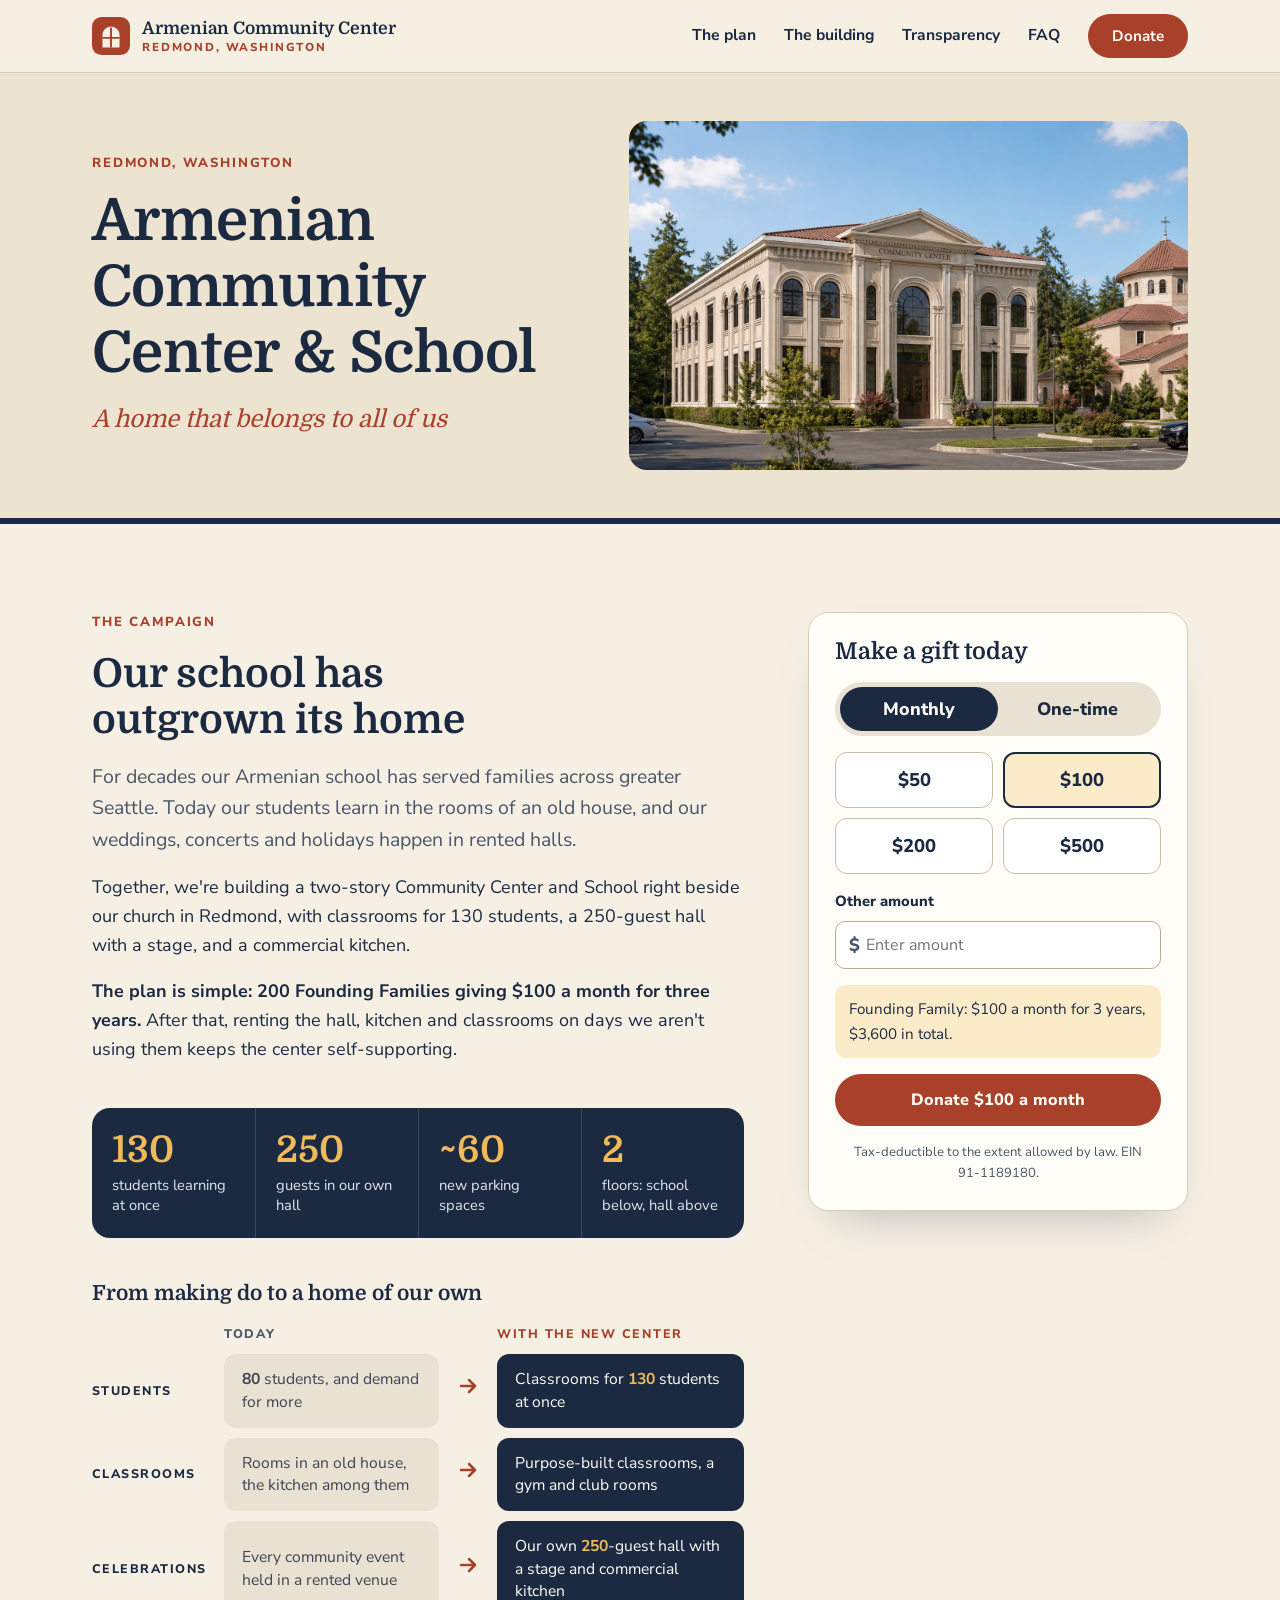
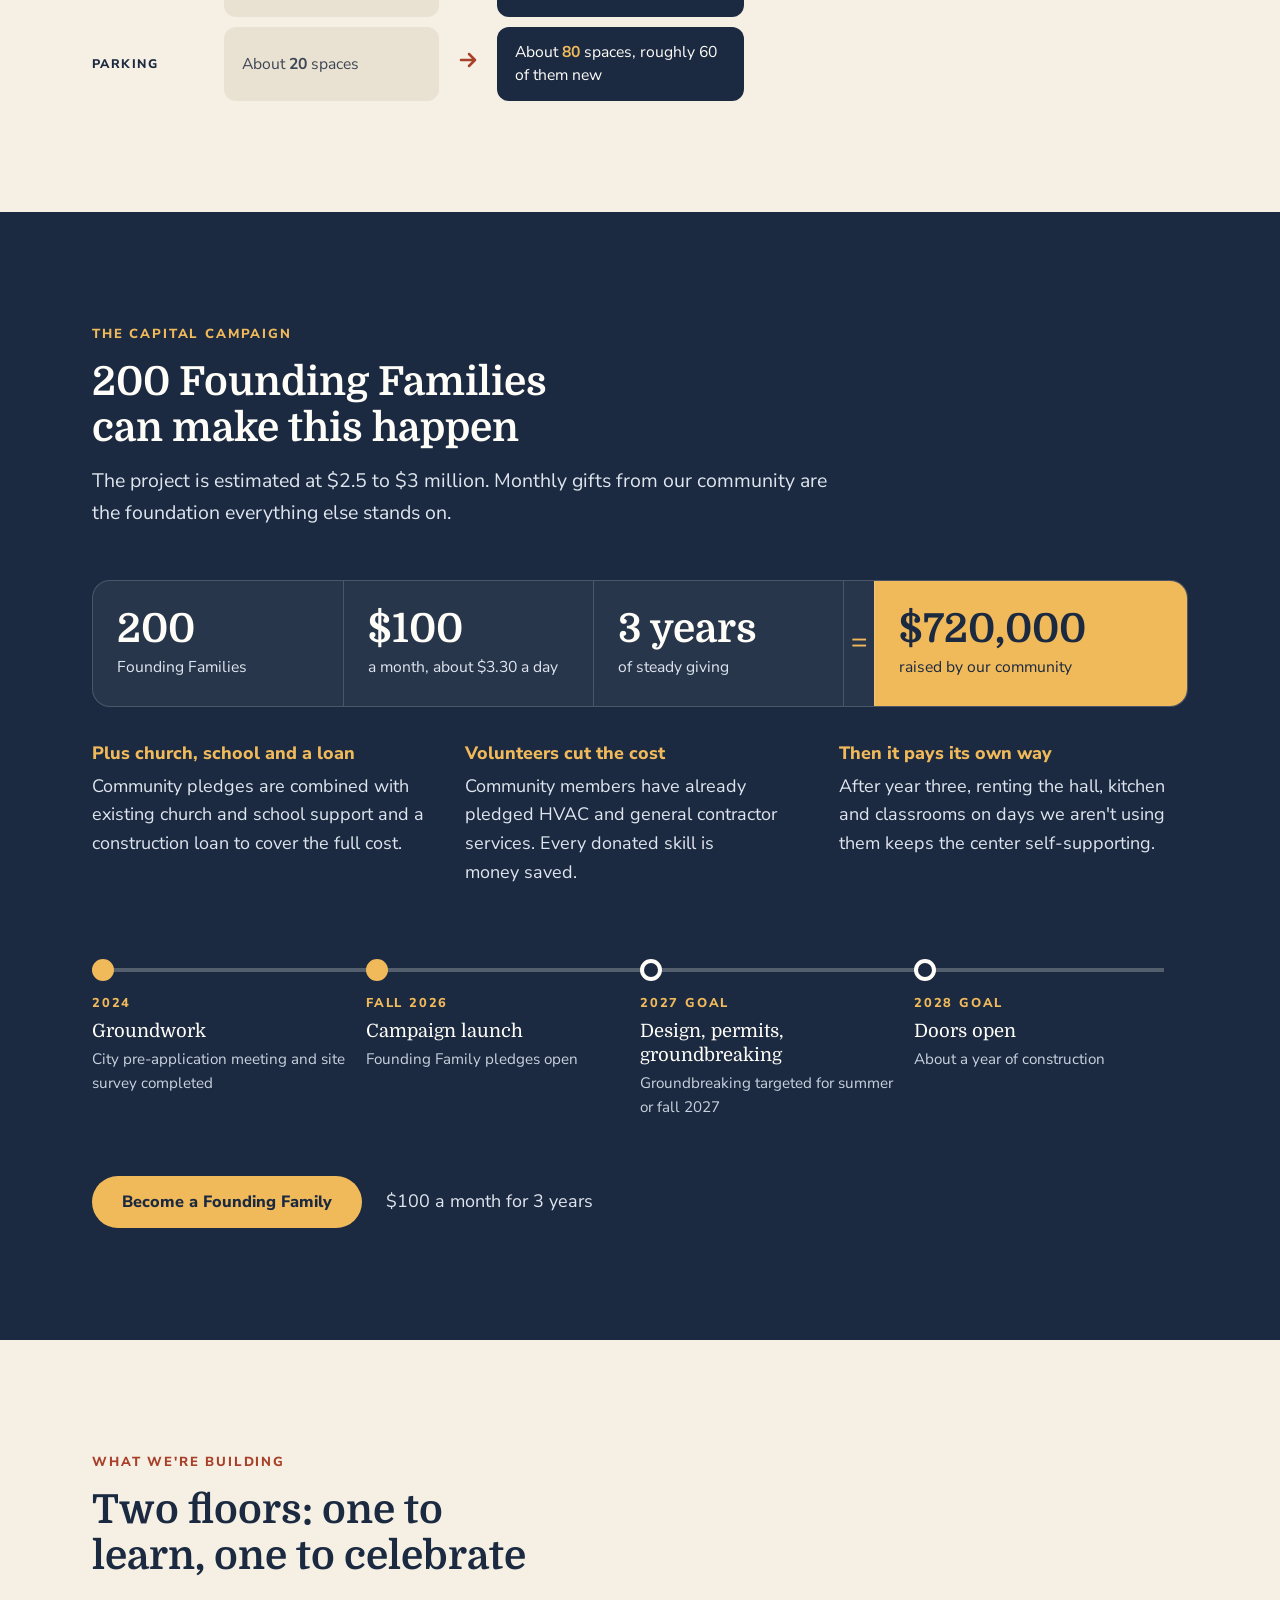
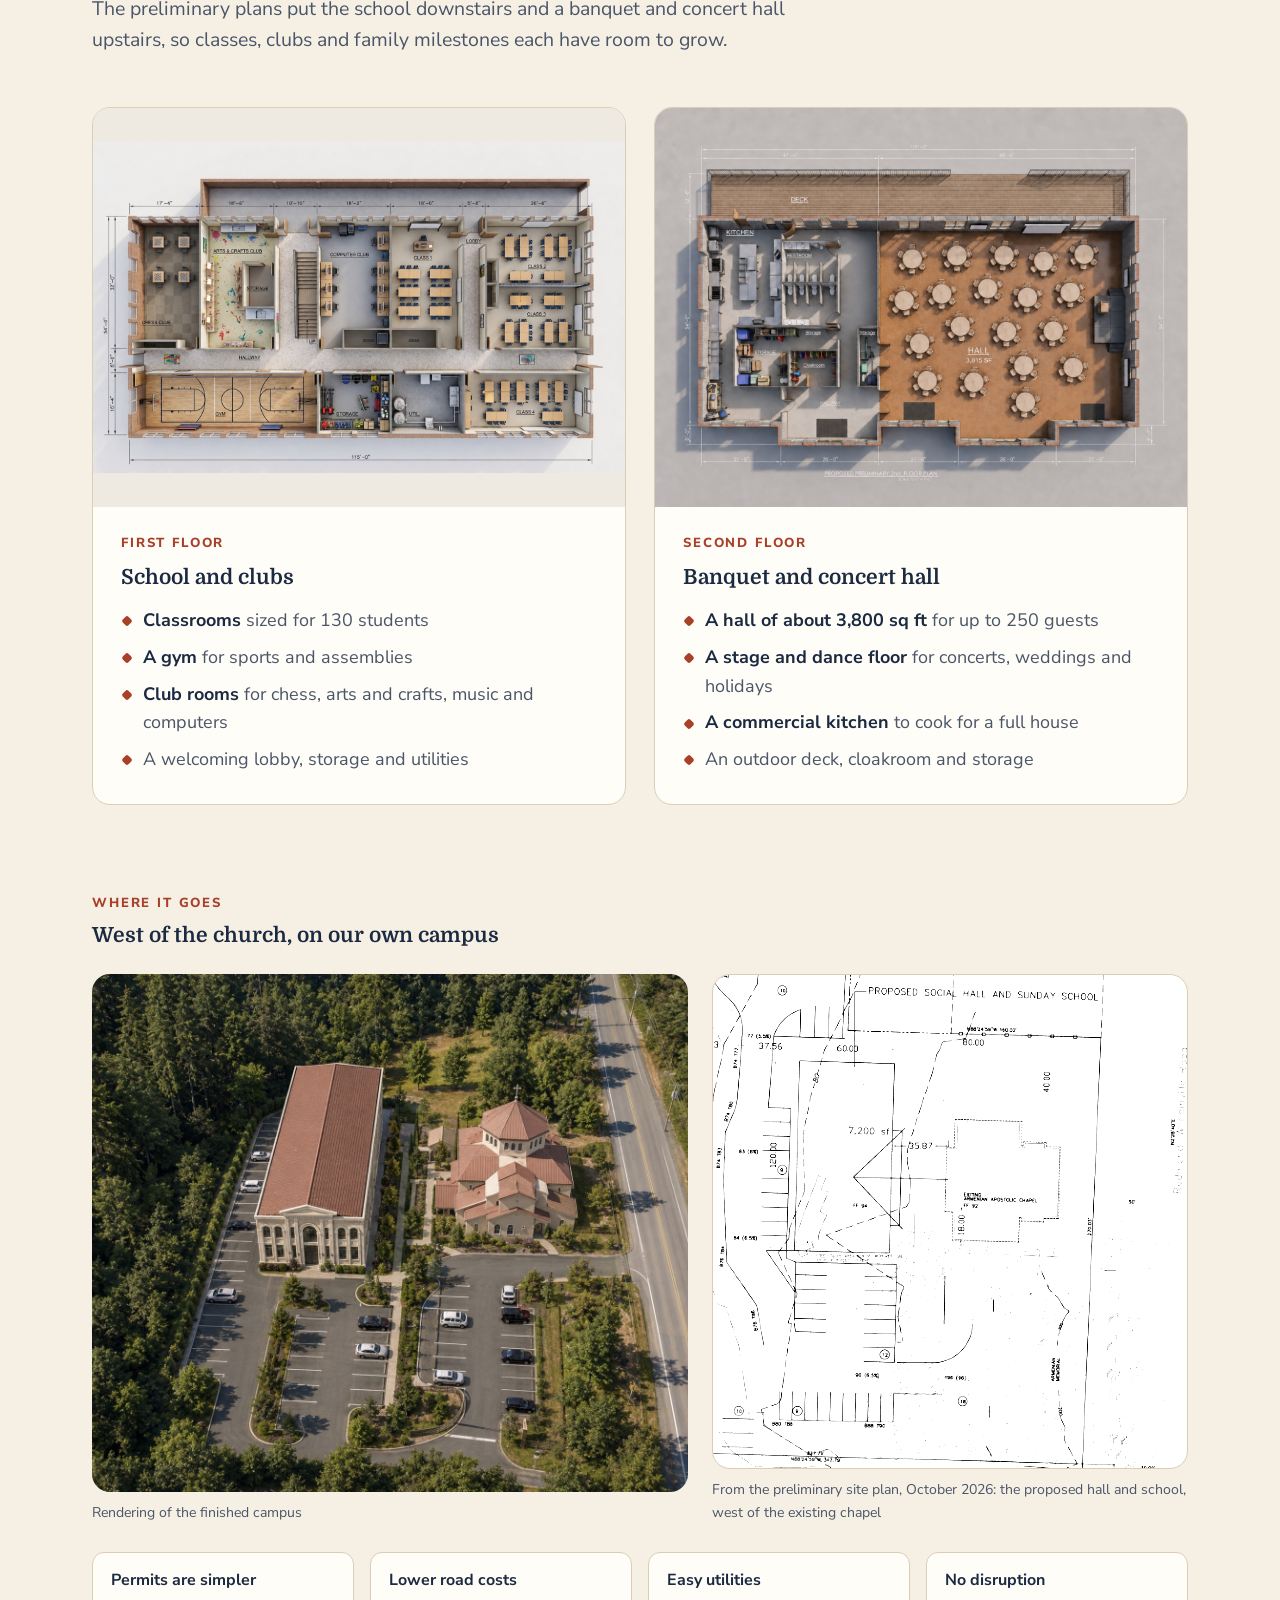
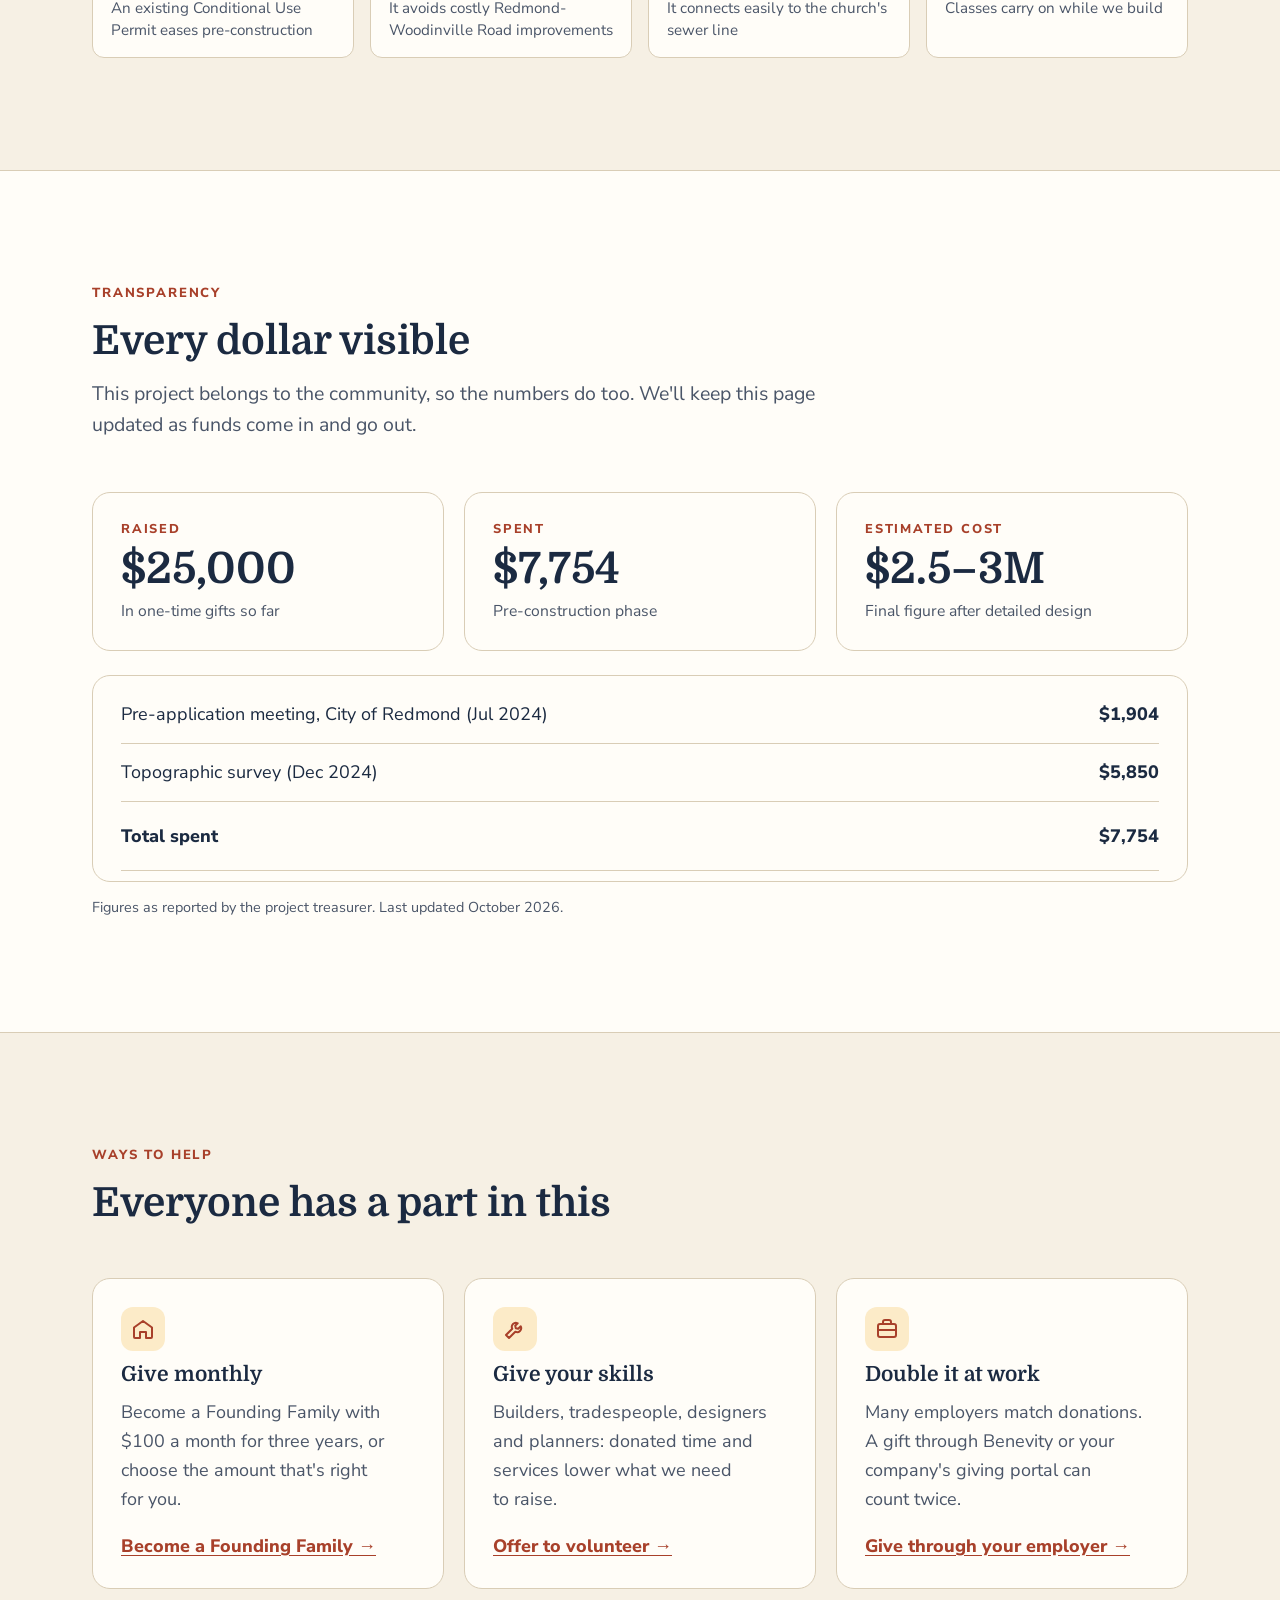
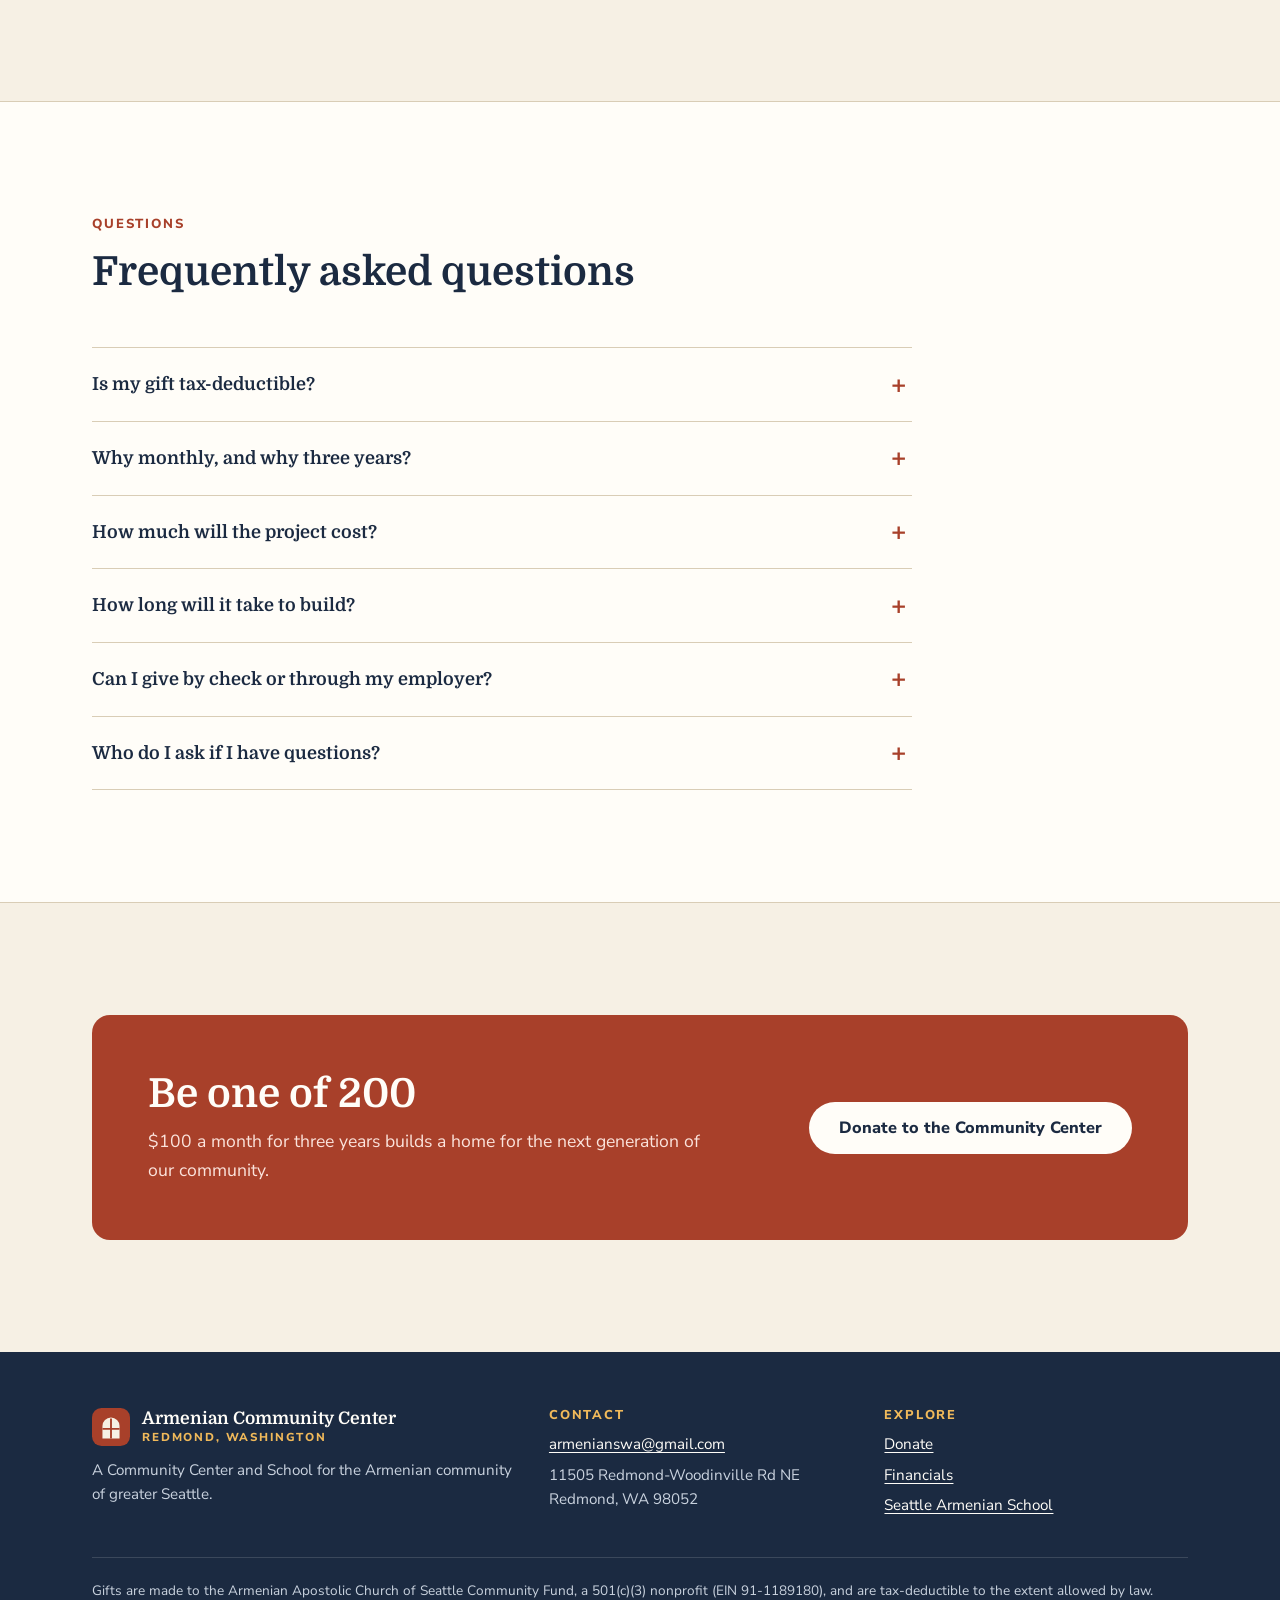
==== commit ee3545a5: "Add files via upload" ====
--- a/index.html
+++ b/index.html
@@ -18,8 +18,9 @@
   <link rel="icon" href="favicon.svg" type="image/svg+xml">
   <link rel="preconnect" href="https://fonts.googleapis.com">
   <link rel="preconnect" href="https://fonts.gstatic.com" crossorigin>
-  <link href="https://fonts.googleapis.com/css2?family=Domine:wght@400..700&family=Nunito+Sans:wght@400;600;700;800&display=swap" rel="stylesheet">
+  <link href="https://fonts.googleapis.com/css2?family=Domine:wght@400..700&family=Nunito+Sans:ital,wght@0,400;0,600;0,700;0,800;1,400&display=swap" rel="stylesheet">
   <link rel="stylesheet" href="assets/css/styles.css">
+  <script src="assets/js/give.js" defer></script>
 </head>
 <body>
   <a class="skip-link" href="#main">Skip to content</a>
@@ -34,151 +35,113 @@
         </span>
       </a>
       <nav class="site-nav" aria-label="Main">
-        <a class="nav-link" href="#project">The project</a>
         <a class="nav-link" href="#plan">The plan</a>
+        <a class="nav-link" href="#project">The building</a>
         <a class="nav-link" href="#transparency">Transparency</a>
-        <a class="btn btn-primary" href="donate.html">Donate</a>
+        <a class="nav-link" href="#faq">FAQ</a>
+        <a class="btn btn-primary" href="donate.html?frequency=monthly&amp;amount=100">Donate</a>
       </nav>
     </div>
   </header>
 
   <main id="main">
 
-    <!-- Hero -->
-    <section class="hero">
-      <div class="wrap">
-        <div class="hero-grid">
-          <div class="hero-copy">
-            <p class="eyebrow">New Community Center &amp; School</p>
-            <h1>A home that belongs to all of us</h1>
-            <p class="lede">Our Armenian school has served families across greater Seattle for decades. It has outgrown its space, and our weddings, concerts and celebrations happen in rented halls. Together, we're building a new two-story Community Center and School right beside our church in Redmond.</p>
-            <div class="hero-actions">
-              <a class="btn btn-primary" href="donate.html">Become a Founding Family</a>
-              <a class="btn btn-ghost" href="#project">See what we're building</a>
+    <!-- Hero band -->
+    <section class="page-hero">
+      <div class="wrap page-hero-grid">
+        <div class="page-hero-copy">
+          <p class="eyebrow">Redmond, Washington</p>
+          <h1>Armenian Community Center &amp; School</h1>
+          <p class="page-hero-sub">A home that belongs to all of us</p>
+        </div>
+        <figure>
+          <img src="assets/img/hero.jpg" width="1448" height="1086" alt="Rendering of the two-story Community Center with arched windows, standing beside the church in Redmond">
+        </figure>
+      </div>
+    </section>
+
+    <!-- Story + donation box -->
+    <section class="intro">
+      <div class="wrap intro-grid">
+
+        <div class="intro-story">
+          <p class="eyebrow">The campaign</p>
+          <h2>Our school has outgrown its home</h2>
+          <p class="lede">For decades our Armenian school has served families across greater Seattle. Today our students learn in the rooms of an old house, and our weddings, concerts and holidays happen in rented halls.</p>
+          <p>Together, we're building a two-story Community Center and School right beside our church in Redmond, with classrooms for 130 students, a 250-guest hall with a stage, and a commercial kitchen.</p>
+          <p><b>The plan is simple: 200 Founding Families giving $100 a month for three years.</b> After that, renting the hall, kitchen and classrooms on days we aren't using them keeps the center self-supporting.</p>
+        </div>
+
+        <aside class="intro-box" aria-labelledby="give-title">
+          <form class="give-box" id="give-form" action="donate.html" method="get">
+            <h2 id="give-title">Make a gift today</h2>
+
+            <div class="seg" role="radiogroup" aria-label="How often">
+              <label><input type="radio" name="frequency" value="monthly" checked><span>Monthly</span></label>
+              <label><input type="radio" name="frequency" value="one-time"><span>One-time</span></label>
             </div>
-          </div>
-          <figure class="hero-media" style="margin:0">
-            <img src="assets/img/hero.jpg" width="1448" height="1086" alt="Rendering of the two-story Community Center with arched windows, standing beside the church in Redmond">
-            <figcaption>Architectural rendering. Final design to follow detailed planning.</figcaption>
-          </figure>
-        </div>
-
-        <div class="stats" role="list">
-          <div class="stat" role="listitem"><div class="stat-num">130</div><div class="stat-label">students learning at once</div></div>
-          <div class="stat" role="listitem"><div class="stat-num">250</div><div class="stat-label">guests in our own hall, with a stage</div></div>
-          <div class="stat" role="listitem"><div class="stat-num">~60</div><div class="stat-label">new parking spaces</div></div>
-          <div class="stat" role="listitem"><div class="stat-num">2</div><div class="stat-label">floors: school below, hall above</div></div>
-        </div>
-      </div>
-    </section>
-
-    <!-- Today → Tomorrow -->
-    <section class="section section-alt" id="why">
-      <div class="wrap">
-        <div class="section-head">
-          <p class="eyebrow">Why we're building</p>
-          <h2>From making do to a home of our own</h2>
-          <p class="lede">A permanent place where our community learns, gathers and celebrates, under one roof, next to our church.</p>
-        </div>
-
-        <div class="compare">
-          <div class="compare-head" aria-hidden="true"><span class="from">Today</span><span class="to">With the new center</span></div>
-
-          <div class="compare-row">
-            <div class="compare-label">Students</div>
-            <div class="compare-from"><span><b>80</b> students, and demand for more</span></div>
-            <div class="compare-arrow" aria-hidden="true"><svg viewBox="0 0 24 24" fill="none" stroke="currentColor" stroke-width="2.5" stroke-linecap="round" stroke-linejoin="round"><path d="M5 12h14M13 6l6 6-6 6"/></svg></div>
-            <div class="compare-to"><span>Classrooms for <b>130</b> students at once</span></div>
-          </div>
-
-          <div class="compare-row">
-            <div class="compare-label">Classrooms</div>
-            <div class="compare-from"><span>Rooms in the old house, the kitchen among them</span></div>
-            <div class="compare-arrow" aria-hidden="true"><svg viewBox="0 0 24 24" fill="none" stroke="currentColor" stroke-width="2.5" stroke-linecap="round" stroke-linejoin="round"><path d="M5 12h14M13 6l6 6-6 6"/></svg></div>
-            <div class="compare-to"><span>Purpose-built classrooms, a gym and club rooms</span></div>
-          </div>
-
-          <div class="compare-row">
-            <div class="compare-label">Celebrations</div>
-            <div class="compare-from"><span>Every community event held in a rented venue</span></div>
-            <div class="compare-arrow" aria-hidden="true"><svg viewBox="0 0 24 24" fill="none" stroke="currentColor" stroke-width="2.5" stroke-linecap="round" stroke-linejoin="round"><path d="M5 12h14M13 6l6 6-6 6"/></svg></div>
-            <div class="compare-to"><span>Our own <b>250</b>-guest hall with a stage, dance floor and commercial kitchen</span></div>
-          </div>
-
-          <div class="compare-row">
-            <div class="compare-label">Building</div>
-            <div class="compare-from"><span>Aging premises that will soon need safety upgrades</span></div>
-            <div class="compare-arrow" aria-hidden="true"><svg viewBox="0 0 24 24" fill="none" stroke="currentColor" stroke-width="2.5" stroke-linecap="round" stroke-linejoin="round"><path d="M5 12h14M13 6l6 6-6 6"/></svg></div>
-            <div class="compare-to"><span>A new two-story building</span></div>
-          </div>
-
-          <div class="compare-row">
-            <div class="compare-label">Parking</div>
-            <div class="compare-from"><span>About <b>20</b> spaces</span></div>
-            <div class="compare-arrow" aria-hidden="true"><svg viewBox="0 0 24 24" fill="none" stroke="currentColor" stroke-width="2.5" stroke-linecap="round" stroke-linejoin="round"><path d="M5 12h14M13 6l6 6-6 6"/></svg></div>
-            <div class="compare-to"><span>About <b>80</b> spaces, roughly 60 of them new</span></div>
-          </div>
-        </div>
-      </div>
-    </section>
-
-    <!-- What we're building -->
-    <section class="section" id="project">
-      <div class="wrap">
-        <div class="section-head">
-          <p class="eyebrow">What we're building</p>
-          <h2>Two floors: one to learn, one to celebrate</h2>
-          <p class="lede">The preliminary plans put the school downstairs and a banquet and concert hall upstairs, so classes, clubs and family milestones each have room to grow.</p>
-        </div>
-
-        <div class="floors">
-          <article class="floor">
-            <a class="floor-img" href="assets/img/floor-1.jpg" aria-label="Open the first floor plan full size">
-              <img src="assets/img/floor-1.jpg" width="1500" height="933" loading="lazy" alt="First floor plan showing four classrooms, a gym, chess, arts and crafts and computer clubs, and a lobby">
-            </a>
-            <div class="floor-body">
-              <p class="eyebrow">First floor</p>
-              <h3>School and clubs</h3>
-              <ul class="ticks">
-                <li><b>Four classrooms</b> sized for 130 students</li>
-                <li><b>A gym</b> for sports and assemblies</li>
-                <li><b>Club rooms</b> for chess, arts and crafts, and computers</li>
-                <li>A welcoming lobby, storage and utilities</li>
-              </ul>
+
+            <div class="amounts" role="radiogroup" aria-label="Amount" data-amounts>
+              <label><input type="radio" name="amount" value="50"><span>$50</span></label>
+              <label><input type="radio" name="amount" value="100" checked><span>$100</span></label>
+              <label><input type="radio" name="amount" value="200"><span>$200</span></label>
+              <label><input type="radio" name="amount" value="500"><span>$500</span></label>
             </div>
-          </article>
-
-          <article class="floor">
-            <a class="floor-img" href="assets/img/floor-2.jpg" aria-label="Open the second floor plan full size">
-              <img src="assets/img/floor-2.jpg" width="1448" height="1086" loading="lazy" alt="Second floor plan showing a 3,815 square foot banquet hall, commercial kitchen, deck, storage and cloakroom">
-            </a>
-            <div class="floor-body">
-              <p class="eyebrow">Second floor</p>
-              <h3>Banquet and concert hall</h3>
-              <ul class="ticks">
-                <li><b>A 3,815 sq ft hall</b> for up to 250 guests</li>
-                <li><b>A stage and dance floor</b> for concerts, weddings and holidays</li>
-                <li><b>A commercial kitchen</b> to cook for a full house</li>
-                <li>An outdoor deck, cloakroom and storage</li>
-              </ul>
+
+            <label class="field-label" for="give-other">Other amount</label>
+            <div class="money-input"><input class="input" id="give-other" name="other" type="text" inputmode="decimal" placeholder="Enter amount" autocomplete="off" data-other></div>
+
+            <p class="give-note" id="give-note" aria-live="polite">Founding Family: $100 a month for 3 years, $3,600 in total.</p>
+
+            <button type="submit" class="btn btn-primary btn-block" id="give-btn">Donate $100 a month</button>
+            <p class="give-fine">Tax-deductible to the extent allowed by law. EIN 91-1189180.</p>
+          </form>
+        </aside>
+
+        <div class="intro-more">
+          <div class="stats" role="list">
+            <div class="stat" role="listitem"><div class="stat-num">130</div><div class="stat-label">students learning at once</div></div>
+            <div class="stat" role="listitem"><div class="stat-num">250</div><div class="stat-label">guests in our own hall</div></div>
+            <div class="stat" role="listitem"><div class="stat-num">~60</div><div class="stat-label">new parking spaces</div></div>
+            <div class="stat" role="listitem"><div class="stat-num">2</div><div class="stat-label">floors: school below, hall above</div></div>
+          </div>
+
+          <div>
+            <h3 style="margin-bottom:18px">From making do to a home of our own</h3>
+            <div class="compare">
+              <div class="compare-head" aria-hidden="true"><span class="from">Today</span><span class="to">With the new center</span></div>
+
+              <div class="compare-row">
+                <div class="compare-label">Students</div>
+                <div class="compare-from"><span><b>80</b> students, and demand for more</span></div>
+                <div class="compare-arrow" aria-hidden="true"><svg viewBox="0 0 24 24" fill="none" stroke="currentColor" stroke-width="2.5" stroke-linecap="round" stroke-linejoin="round"><path d="M5 12h14M13 6l6 6-6 6"/></svg></div>
+                <div class="compare-to"><span>Classrooms for <b>130</b> students at once</span></div>
+              </div>
+
+              <div class="compare-row">
+                <div class="compare-label">Classrooms</div>
+                <div class="compare-from"><span>Rooms in an old house, the kitchen among them</span></div>
+                <div class="compare-arrow" aria-hidden="true"><svg viewBox="0 0 24 24" fill="none" stroke="currentColor" stroke-width="2.5" stroke-linecap="round" stroke-linejoin="round"><path d="M5 12h14M13 6l6 6-6 6"/></svg></div>
+                <div class="compare-to"><span>Purpose-built classrooms, a gym and club rooms</span></div>
+              </div>
+
+              <div class="compare-row">
+                <div class="compare-label">Celebrations</div>
+                <div class="compare-from"><span>Every community event held in a rented venue</span></div>
+                <div class="compare-arrow" aria-hidden="true"><svg viewBox="0 0 24 24" fill="none" stroke="currentColor" stroke-width="2.5" stroke-linecap="round" stroke-linejoin="round"><path d="M5 12h14M13 6l6 6-6 6"/></svg></div>
+                <div class="compare-to"><span>Our own <b>250</b>-guest hall with a stage and commercial kitchen</span></div>
+              </div>
+
+              <div class="compare-row">
+                <div class="compare-label">Parking</div>
+                <div class="compare-from"><span>About <b>20</b> spaces</span></div>
+                <div class="compare-arrow" aria-hidden="true"><svg viewBox="0 0 24 24" fill="none" stroke="currentColor" stroke-width="2.5" stroke-linecap="round" stroke-linejoin="round"><path d="M5 12h14M13 6l6 6-6 6"/></svg></div>
+                <div class="compare-to"><span>About <b>80</b> spaces, roughly 60 of them new</span></div>
+              </div>
             </div>
-          </article>
-        </div>
-
-        <div class="site-note">
-          <img src="assets/img/aerial.jpg" width="1448" height="1086" loading="lazy" alt="Aerial rendering of the church campus with the new Community Center to the west and expanded parking">
-          <div class="site-note-copy">
-            <p class="eyebrow">Where it goes</p>
-            <h3>West of the church, on our own campus</h3>
-            <p class="lede">The site was chosen because it keeps costs down and school running during construction:</p>
-            <ul class="ticks">
-              <li>An existing Conditional Use Permit simplifies pre-construction</li>
-              <li>It avoids costly Redmond-Woodinville Road improvements</li>
-              <li>It connects easily to the church's sewer line</li>
-              <li>Classes carry on without disruption while we build</li>
-            </ul>
-          </div>
-        </div>
+          </div>
+        </div>
+
       </div>
     </section>
 
@@ -186,8 +149,8 @@
     <section class="section section-dark" id="plan">
       <div class="wrap">
         <div class="section-head">
-          <p class="eyebrow">The plan</p>
-          <h2 style="color:var(--paper)">200 Founding Families can make this happen</h2>
+          <p class="eyebrow">The capital campaign</p>
+          <h2>200 Founding Families can make this happen</h2>
           <p class="lede">The project is estimated at $2.5 to $3 million. Monthly gifts from our community are the foundation everything else stands on.</p>
         </div>
 
@@ -236,11 +199,86 @@
             <div class="tl-detail">About a year of construction</div>
           </li>
         </ol>
+
+        <div class="plan-cta">
+          <a class="btn btn-gold" href="donate.html?frequency=monthly&amp;amount=100">Become a Founding Family</a>
+          <p>$100 a month for 3 years</p>
+        </div>
+      </div>
+    </section>
+
+    <!-- What we're building -->
+    <section class="section" id="project">
+      <div class="wrap">
+        <div class="section-head">
+          <p class="eyebrow">What we're building</p>
+          <h2>Two floors: one to learn, one to celebrate</h2>
+          <p class="lede">The preliminary plans put the school downstairs and a banquet and concert hall upstairs, so classes, clubs and family milestones each have room to grow.</p>
+        </div>
+
+        <div class="floors">
+          <article class="floor">
+            <a class="floor-img" href="assets/img/floor-1.jpg" aria-label="Open the first floor plan full size">
+              <img src="assets/img/floor-1.jpg" width="1500" height="933" loading="lazy" alt="First floor plan showing four classrooms, a gym, chess, arts and crafts and computer clubs, and a lobby">
+            </a>
+            <div class="floor-body">
+              <p class="eyebrow">First floor</p>
+              <h3>School and clubs</h3>
+              <ul class="ticks">
+                <li><b>Classrooms</b> sized for 130 students</li>
+                <li><b>A gym</b> for sports and assemblies</li>
+                <li><b>Club rooms</b> for chess, arts and crafts, music and computers</li>
+                <li>A welcoming lobby, storage and utilities</li>
+              </ul>
+            </div>
+          </article>
+
+          <article class="floor">
+            <a class="floor-img" href="assets/img/floor-2.jpg" aria-label="Open the second floor plan full size">
+              <img src="assets/img/floor-2.jpg" width="1448" height="1086" loading="lazy" alt="Second floor plan showing a banquet hall of about 3,800 square feet, commercial kitchen, deck, storage and cloakroom">
+            </a>
+            <div class="floor-body">
+              <p class="eyebrow">Second floor</p>
+              <h3>Banquet and concert hall</h3>
+              <ul class="ticks">
+                <li><b>A hall of about 3,800 sq ft</b> for up to 250 guests</li>
+                <li><b>A stage and dance floor</b> for concerts, weddings and holidays</li>
+                <li><b>A commercial kitchen</b> to cook for a full house</li>
+                <li>An outdoor deck, cloakroom and storage</li>
+              </ul>
+            </div>
+          </article>
+        </div>
+
+        <div class="site-block">
+          <div class="site-head">
+            <p class="eyebrow">Where it goes</p>
+            <h3>West of the church, on our own campus</h3>
+          </div>
+          <div class="site-figs">
+            <figure class="fig">
+              <img src="assets/img/aerial.jpg" width="1448" height="1086" loading="lazy" alt="Aerial rendering of the church campus with the new Community Center to the west and expanded parking">
+              <figcaption>Rendering of the finished campus</figcaption>
+            </figure>
+            <figure class="fig fig-plan">
+              <a href="assets/img/site-plan.png" aria-label="Open the preliminary site plan full size">
+                <img src="assets/img/site-plan.png" width="1100" height="1144" loading="lazy" alt="Preliminary site plan drawing showing the proposed social hall and school, shaded, to the west of the existing Armenian Apostolic chapel, with surrounding parking">
+              </a>
+              <figcaption>From the preliminary site plan, October 2026: the proposed hall and school, west of the existing chapel</figcaption>
+            </figure>
+          </div>
+          <ul class="reasons">
+            <li><b>Permits are simpler</b>An existing Conditional Use Permit eases pre-construction</li>
+            <li><b>Lower road costs</b>It avoids costly Redmond-Woodinville Road improvements</li>
+            <li><b>Easy utilities</b>It connects easily to the church's sewer line</li>
+            <li><b>No disruption</b>Classes carry on while we build</li>
+          </ul>
+        </div>
       </div>
     </section>
 
     <!-- Transparency -->
-    <section class="section" id="transparency">
+    <section class="section section-alt" id="transparency">
       <div class="wrap">
         <div class="section-head">
           <p class="eyebrow">Transparency</p>
@@ -268,7 +306,7 @@
 
         <div class="ledger" aria-label="Where the money has gone">
           <div class="ledger-row"><span>Pre-application meeting, City of Redmond (Jul 2024)</span><span>$1,904</span></div>
-          <div class="ledger-row"><span>Topographic survey, M.S. Webb (Dec 2024)</span><span>$5,850</span></div>
+          <div class="ledger-row"><span>Topographic survey (Dec 2024)</span><span>$5,850</span></div>
           <div class="ledger-row total"><span>Total spent</span><span>$7,754</span></div>
         </div>
         <p class="fine">Figures as reported by the project treasurer. Last updated October 2026.</p>
@@ -276,7 +314,7 @@
     </section>
 
     <!-- Ways to help -->
-    <section class="section section-alt" id="help">
+    <section class="section" id="help">
       <div class="wrap">
         <div class="section-head">
           <p class="eyebrow">Ways to help</p>
@@ -288,7 +326,7 @@
             <div class="card-icon" aria-hidden="true"><svg viewBox="0 0 24 24" fill="none" stroke="currentColor" stroke-width="2" stroke-linecap="round" stroke-linejoin="round"><path d="M3 10.5 12 4l9 6.5V20a1 1 0 0 1-1 1h-5v-6H9v6H4a1 1 0 0 1-1-1z"/></svg></div>
             <h3>Give monthly</h3>
             <p>Become a Founding Family with $100 a month for three years, or choose the amount that's right for you.</p>
-            <a class="card-link" href="donate.html">Make a pledge →</a>
+            <a class="card-link" href="donate.html?frequency=monthly&amp;amount=100">Become a Founding Family →</a>
           </div>
           <div class="card">
             <div class="card-icon" aria-hidden="true"><svg viewBox="0 0 24 24" fill="none" stroke="currentColor" stroke-width="2" stroke-linecap="round" stroke-linejoin="round"><path d="M14.7 6.3a4 4 0 0 0-5.4 5.4L3 18l3 3 6.3-6.3a4 4 0 0 0 5.4-5.4l-2.5 2.5-2.4-.6-.6-2.4z"/></svg></div>
@@ -299,9 +337,45 @@
           <div class="card">
             <div class="card-icon" aria-hidden="true"><svg viewBox="0 0 24 24" fill="none" stroke="currentColor" stroke-width="2" stroke-linecap="round" stroke-linejoin="round"><rect x="3" y="7" width="18" height="13" rx="2"/><path d="M8 7V5a2 2 0 0 1 2-2h4a2 2 0 0 1 2 2v2M3 13h18"/></svg></div>
             <h3>Double it at work</h3>
-            <p>Many employers match donations. Your gift through Benevity or your company's giving portal can count twice.</p>
-            <a class="card-link" href="donate.html#ways">How to set it up →</a>
-          </div>
+            <p>Many employers match donations. A gift through Benevity or your company's giving portal can count twice.</p>
+            <a class="card-link" href="donate.html?method=employer">Give through your employer →</a>
+          </div>
+        </div>
+      </div>
+    </section>
+
+    <!-- FAQ -->
+    <section class="section section-alt" id="faq">
+      <div class="wrap">
+        <div class="section-head">
+          <p class="eyebrow">Questions</p>
+          <h2>Frequently asked questions</h2>
+        </div>
+        <div class="faq">
+          <details>
+            <summary>Is my gift tax-deductible?</summary>
+            <p>Yes, to the extent allowed by law. Gifts are made to the Armenian Apostolic Church of Seattle Community Fund, a 501(c)(3) nonprofit, EIN 91-1189180.</p>
+          </details>
+          <details>
+            <summary>Why monthly, and why three years?</summary>
+            <p>Steady monthly gifts give the project predictable funding for planning, permits and construction. Three years covers design, building and opening. After that, rental income from the hall, kitchen and classrooms is planned to keep the center self-supporting.</p>
+          </details>
+          <details>
+            <summary>How much will the project cost?</summary>
+            <p>Rough estimates are $2.5 to $3 million. An accurate figure will be available once the detailed design is finalized.</p>
+          </details>
+          <details>
+            <summary>How long will it take to build?</summary>
+            <p>If there are no delays, about two years from start to finish: the first year for design documents and permits, the second for construction.</p>
+          </details>
+          <details>
+            <summary>Can I give by check or through my employer?</summary>
+            <p>Yes. The <a href="donate.html?method=check">donation page</a> has the mailing address for checks and how to find us on Benevity and other workplace giving portals.</p>
+          </details>
+          <details>
+            <summary>Who do I ask if I have questions?</summary>
+            <p>Email the fundraising committee at <a href="mailto:armenianswa@gmail.com">armenianswa@gmail.com</a>. We're happy to help.</p>
+          </details>
         </div>
       </div>
     </section>
@@ -314,7 +388,7 @@
             <h2>Be one of 200</h2>
             <p>$100 a month for three years builds a home for the next generation of our community.</p>
           </div>
-          <a class="btn btn-light" href="donate.html">Become a Founding Family</a>
+          <a class="btn btn-light" href="donate.html?frequency=monthly&amp;amount=100">Donate to the Community Center</a>
         </div>
       </div>
     </section>
@@ -344,7 +418,7 @@
         <div>
           <h3>Explore</h3>
           <ul>
-            <li><a href="donate.html">Donate</a></li>
+            <li><a href="donate.html?frequency=monthly&amp;amount=100">Donate</a></li>
             <li><a href="#transparency">Financials</a></li>
             <li><a href="https://seattlearmenianschool.org/" rel="noopener">Seattle Armenian School</a></li>
           </ul>
--- a/assets/css/styles.css
+++ b/assets/css/styles.css
@@ -4,10 +4,10 @@
 :root {
   --cream: #f6f0e4;
   --paper: #fffdf8;
-  --sand: #e9e1d2;
+  --sand: #ece3d1;
+  --sand-2: #e9e1d2;
   --line: #d9cdb6;
   --navy: #1b2a41;
-  --navy-2: #26395a;
   --muted: #4a5568;
   --rust: #a8402a;
   --rust-dark: #8c3321;
@@ -19,7 +19,7 @@
 
   --radius: 18px;
   --radius-sm: 12px;
-  --wrap: 1120px;
+  --wrap: 1160px;
   --gutter: clamp(16px, 4vw, 32px);
   --section: clamp(64px, 9vw, 112px);
 
@@ -43,6 +43,8 @@
 }
 
 img { display: block; max-width: 100%; height: auto; }
+figure { margin: 0; }
+[hidden] { display: none !important; }
 
 a { color: var(--rust); text-underline-offset: 3px; }
 a:hover { color: var(--rust-dark); }
@@ -54,8 +56,8 @@
   margin: 0;
   text-wrap: balance;
 }
-h1 { font-size: clamp(2.3rem, 5.4vw, 3.8rem); letter-spacing: -0.01em; }
-h2 { font-size: clamp(1.8rem, 3.6vw, 2.6rem); }
+h1 { font-size: clamp(2.3rem, 5vw, 3.6rem); letter-spacing: -0.01em; }
+h2 { font-size: clamp(1.75rem, 3.4vw, 2.5rem); }
 h3 { font-size: 1.3rem; }
 p { margin: 0; text-wrap: pretty; }
 
@@ -72,7 +74,8 @@
   color: var(--rust);
 }
 
-.lede { font-size: clamp(1.08rem, 1.6vw, 1.25rem); color: var(--muted); max-width: 40em; }
+.lede { font-size: clamp(1.08rem, 1.6vw, 1.22rem); color: var(--muted); max-width: 40em; }
+.fine { font-size: 0.9rem; color: var(--muted); }
 
 .skip-link {
   position: absolute; left: -9999px; top: 0;
@@ -99,13 +102,14 @@
 .btn-light:hover { background: var(--gold); color: var(--navy); }
 .btn-gold { background: var(--gold); color: var(--navy); }
 .btn-gold:hover { background: #e6a940; color: var(--navy); }
+.btn-block { width: 100%; }
 .btn svg { width: 18px; height: 18px; flex: none; }
 
 /* ---------- Header ---------- */
 
 .site-header {
   position: sticky; top: 0; z-index: 50;
-  background: rgba(246, 240, 228, 0.92);
+  background: rgba(246, 240, 228, 0.94);
   backdrop-filter: saturate(140%) blur(10px);
   -webkit-backdrop-filter: saturate(140%) blur(10px);
   border-bottom: 1px solid var(--line);
@@ -122,11 +126,10 @@
 .site-nav { display: flex; align-items: center; gap: 28px; }
 .site-nav a { color: var(--navy); text-decoration: none; font-weight: 700; font-size: 0.98rem; }
 .site-nav a:hover { color: var(--rust); }
-.site-nav .nav-link[aria-current="page"] { color: var(--rust); }
 .site-nav .btn { min-height: 44px; padding: 0 22px; font-size: 0.95rem; color: var(--paper); }
 .site-nav .btn:hover { color: var(--paper); }
 
-@media (max-width: 760px) {
+@media (max-width: 860px) {
   .site-nav .nav-link { display: none; }
   .brand-name { font-size: 1rem; }
 }
@@ -136,39 +139,125 @@
   .site-nav .btn { min-height: 42px; padding: 0 18px; }
 }
 
-/* ---------- Hero ---------- */
-
-.hero { padding: clamp(40px, 7vw, 88px) 0 var(--section); }
-.hero-grid { display: grid; grid-template-columns: 1.05fr 1fr; gap: clamp(32px, 5vw, 64px); align-items: center; }
-.hero-copy { display: flex; flex-direction: column; gap: 22px; }
-.hero-actions { display: flex; flex-wrap: wrap; gap: 12px; margin-top: 6px; }
-.hero-media { position: relative; }
-.hero-media img { width: 100%; aspect-ratio: 4 / 3.3; object-fit: cover; border-radius: var(--radius); box-shadow: 0 30px 60px -30px rgba(27, 42, 65, 0.45); }
-.hero-media figcaption { margin-top: 10px; font-size: 0.85rem; color: var(--muted); }
-
-@media (max-width: 900px) {
-  .hero-grid { grid-template-columns: 1fr; }
-  .hero-media { order: -1; }
-  .hero-media img { aspect-ratio: 4 / 3; }
-}
-
-/* ---------- Stat strip ---------- */
-
-.stats {
-  display: grid; grid-template-columns: repeat(4, 1fr);
-  background: var(--navy); color: var(--paper);
-  border-radius: var(--radius); overflow: hidden;
-  margin-top: clamp(40px, 6vw, 72px);
-}
-.stat { padding: 26px 24px; border-left: 1px solid rgba(255, 253, 248, 0.14); }
+/* ---------- Page hero band ---------- */
+
+.page-hero { background: var(--sand); border-bottom: 6px solid var(--navy); }
+.page-hero-grid { display: grid; grid-template-columns: 1fr 1.15fr; gap: clamp(24px, 4vw, 56px); align-items: center; padding-top: clamp(28px, 4vw, 48px); padding-bottom: clamp(28px, 4vw, 48px); }
+.page-hero-copy { display: flex; flex-direction: column; gap: 14px; }
+.page-hero-sub { font-family: var(--serif); font-size: clamp(1.15rem, 2vw, 1.5rem); color: var(--rust); font-style: italic; }
+.page-hero img { width: 100%; aspect-ratio: 16 / 10; object-fit: cover; border-radius: var(--radius); }
+
+@media (max-width: 860px) {
+  .page-hero-grid { grid-template-columns: 1fr; }
+  .page-hero figure { order: -1; }
+}
+
+/* ---------- Intro with sticky donation box ---------- */
+
+.intro { padding: clamp(48px, 7vw, 88px) 0 var(--section); }
+.intro-grid {
+  display: grid;
+  grid-template-columns: minmax(0, 1fr) 380px;
+  grid-template-areas: "story box" "more box";
+  column-gap: clamp(32px, 5vw, 72px);
+  row-gap: 44px;
+}
+.intro-story { grid-area: story; display: flex; flex-direction: column; gap: 18px; }
+.intro-more { grid-area: more; display: flex; flex-direction: column; gap: 44px; min-width: 0; }
+.intro-box { grid-area: box; align-self: start; position: sticky; top: 96px; }
+
+@media (max-width: 960px) {
+  .intro-grid { grid-template-columns: minmax(0, 1fr); grid-template-areas: "story" "box" "more"; }
+  .intro-box { position: static; max-width: 520px; width: 100%; }
+}
+
+/* Donation box */
+.give-box {
+  background: var(--paper); border: 1px solid var(--line); border-radius: 20px;
+  padding: 26px; display: flex; flex-direction: column; gap: 16px;
+  box-shadow: 0 24px 48px -28px rgba(27, 42, 65, 0.35);
+}
+.give-box h2 { font-size: 1.45rem; }
+.give-box .field-label { font-weight: 800; font-size: 0.92rem; margin-bottom: -8px; }
+
+.seg { display: grid; grid-template-columns: 1fr 1fr; padding: 5px; background: var(--sand-2); border-radius: 999px; }
+.seg label { position: relative; }
+.seg input { position: absolute; inset: 0; opacity: 0; margin: 0; cursor: pointer; }
+.seg span { display: flex; align-items: center; justify-content: center; min-height: 44px; border-radius: 999px; font-weight: 800; color: var(--navy); cursor: pointer; transition: background-color .15s ease, color .15s ease; }
+.seg input:checked + span { background: var(--navy); color: var(--paper); }
+.seg input:focus-visible + span { outline: 3px solid var(--gold); outline-offset: 2px; }
+
+.amounts { display: grid; grid-template-columns: repeat(2, 1fr); gap: 10px; }
+.amounts.wide { grid-template-columns: repeat(4, 1fr); }
+.amounts label { position: relative; }
+.amounts input { position: absolute; inset: 0; opacity: 0; margin: 0; cursor: pointer; }
+.amounts span {
+  display: flex; align-items: center; justify-content: center; min-height: 56px;
+  border: 1.5px solid #c9bda6; border-radius: var(--radius-sm); background: #fff;
+  font-weight: 800; font-size: 1.15rem; cursor: pointer; transition: all .12s ease;
+}
+.amounts span:hover { border-color: var(--navy); }
+.amounts input:checked + span { background: var(--gold-soft); border: 2px solid var(--navy); }
+.amounts input:focus-visible + span { outline: 3px solid var(--gold); outline-offset: 2px; }
+
+.money-input { position: relative; }
+.money-input::before { content: "$"; position: absolute; left: 14px; top: 50%; transform: translateY(-50%); font-weight: 800; color: var(--muted); }
+.money-input input { padding-left: 30px !important; }
+
+.give-note { background: var(--gold-soft); border-radius: var(--radius-sm); padding: 12px 14px; font-size: 0.95rem; }
+.give-fine { font-size: 0.82rem; color: var(--muted); text-align: center; }
+
+/* Form controls (shared) */
+.input, .form input[type="text"], .form input[type="email"], .form input[type="tel"], .form select {
+  width: 100%; min-height: 48px; padding: 10px 14px;
+  border: 1.5px solid #b9ad97; border-radius: 10px; background: #fff;
+  font: inherit; font-size: 1rem; color: var(--navy);
+}
+.input:focus, .form input:focus, .form select:focus { outline: none; border-color: var(--navy); box-shadow: 0 0 0 3px rgba(240, 185, 90, 0.5); }
+
+/* Stats */
+.stats { display: grid; grid-template-columns: repeat(4, 1fr); background: var(--navy); color: var(--paper); border-radius: var(--radius); overflow: hidden; }
+.stat { padding: 22px 20px; border-left: 1px solid rgba(255, 253, 248, 0.14); }
 .stat:first-child { border-left: none; }
-.stat-num { font-family: var(--serif); font-size: clamp(1.9rem, 3.4vw, 2.6rem); font-weight: 700; color: var(--gold); line-height: 1.1; }
-.stat-label { font-size: 0.98rem; color: #dfe5ee; margin-top: 6px; }
-
-@media (max-width: 760px) {
+.stat-num { font-family: var(--serif); font-size: clamp(1.7rem, 3vw, 2.3rem); font-weight: 700; color: var(--gold); line-height: 1.1; }
+.stat-label { font-size: 0.92rem; color: #dfe5ee; margin-top: 6px; line-height: 1.35; }
+
+/* Today → Tomorrow */
+.compare { display: flex; flex-direction: column; gap: 10px; }
+.compare-head, .compare-row { display: grid; grid-template-columns: 118px minmax(0, 1fr) 30px minmax(0, 1.15fr); gap: 14px; align-items: stretch; }
+.compare-head span { font-size: 0.78rem; font-weight: 800; letter-spacing: 0.14em; text-transform: uppercase; }
+.compare-head .from { grid-column: 2; color: var(--muted); }
+.compare-head .to { grid-column: 4; color: var(--rust); }
+.compare-label { align-self: center; font-size: 0.78rem; font-weight: 800; letter-spacing: 0.12em; text-transform: uppercase; }
+.compare-from, .compare-to { padding: 14px 18px; border-radius: var(--radius-sm); font-size: 0.98rem; line-height: 1.45; display: flex; align-items: center; }
+.compare-from { background: var(--sand-2); color: #3d4654; }
+.compare-to { background: var(--navy); color: var(--paper); }
+.compare-to b { color: var(--gold); }
+.compare-arrow { align-self: center; justify-self: center; color: var(--rust); }
+.compare-arrow svg { width: 24px; height: 24px; }
+
+/* The intro column narrows next to the donation box, so size these to the column, not the window */
+.intro-more { container-type: inline-size; }
+
+@container (max-width: 620px) {
   .stats { grid-template-columns: 1fr 1fr; }
   .stat:nth-child(3) { border-left: none; }
   .stat:nth-child(n+3) { border-top: 1px solid rgba(255, 253, 248, 0.14); }
+
+  .compare-head, .compare-row { grid-template-columns: minmax(0, 1fr) 24px minmax(0, 1.1fr); column-gap: 10px; }
+  .compare-head .from { grid-column: 1; }
+  .compare-head .to { grid-column: 3; }
+  .compare-row { row-gap: 6px; }
+  .compare-label { grid-column: 1 / -1; }
+  .compare-from, .compare-to { padding: 12px 14px; font-size: 0.95rem; }
+  .compare-arrow svg { width: 20px; height: 20px; }
+}
+
+@container (max-width: 380px) {
+  .compare-head { display: none; }
+  .compare-row { grid-template-columns: minmax(0, 1fr); gap: 8px; padding-top: 14px; border-top: 1px solid var(--line); }
+  .compare-row:first-of-type { border-top: none; padding-top: 0; }
+  .compare-arrow { transform: rotate(90deg); justify-self: start; margin-left: 16px; }
 }
 
 /* ---------- Sections ---------- */
@@ -176,60 +265,21 @@
 .section { padding: var(--section) 0; }
 .section-alt { background: var(--paper); border-top: 1px solid var(--line); border-bottom: 1px solid var(--line); }
 .section-dark { background: var(--navy); color: var(--paper); }
+.section-dark h2 { color: var(--paper); }
 .section-dark .eyebrow { color: var(--gold); }
 .section-dark .lede { color: #dfe5ee; }
 
 .section-head { display: flex; flex-direction: column; gap: 14px; margin-bottom: clamp(32px, 5vw, 52px); max-width: 760px; }
 
-/* ---------- Today → Tomorrow ---------- */
-
-.compare { display: flex; flex-direction: column; gap: 12px; }
-.compare-head, .compare-row { display: grid; grid-template-columns: 150px 1fr 40px 1.15fr; gap: 16px; align-items: stretch; }
-.compare-head { padding-bottom: 4px; }
-.compare-head span { font-size: 0.8rem; font-weight: 800; letter-spacing: 0.14em; text-transform: uppercase; }
-.compare-head .from { grid-column: 2; color: var(--muted); }
-.compare-head .to { grid-column: 4; color: var(--rust); }
-.compare-label { align-self: center; font-size: 0.82rem; font-weight: 800; letter-spacing: 0.14em; text-transform: uppercase; }
-.compare-from, .compare-to { padding: 16px 20px; border-radius: var(--radius-sm); font-size: 1.02rem; line-height: 1.45; display: flex; align-items: center; }
-.compare-from { background: var(--sand); color: #3d4654; }
-.compare-to { background: var(--navy); color: var(--paper); }
-.compare-to b { color: var(--gold); }
-.compare-arrow { align-self: center; justify-self: center; color: var(--rust); }
-.compare-arrow svg { width: 28px; height: 28px; }
-
-@media (max-width: 760px) {
-  .compare-head { display: none; }
-  .compare-row { grid-template-columns: 1fr; gap: 8px; padding-top: 18px; border-top: 1px solid var(--line); }
-  .compare-row:first-of-type { border-top: none; padding-top: 0; }
-  .compare-arrow { transform: rotate(90deg); justify-self: start; margin-left: 16px; }
-  .compare-arrow svg { width: 22px; height: 22px; }
-}
-
-/* ---------- Floor plans ---------- */
-
-.floors { display: grid; grid-template-columns: 1fr 1fr; gap: 28px; }
-.floor { background: var(--paper); border: 1px solid var(--line); border-radius: var(--radius); overflow: hidden; display: flex; flex-direction: column; }
-.floor-img { display: block; background: #eeeae2; }
-.floor-img img { width: 100%; aspect-ratio: 4 / 3; object-fit: contain; transition: transform .4s ease; }
-.floor-img:hover img { transform: scale(1.03); }
-.floor-body { padding: 26px 28px 30px; display: flex; flex-direction: column; gap: 12px; }
 .ticks { margin: 4px 0 0; padding: 0; list-style: none; display: flex; flex-direction: column; gap: 8px; }
 .ticks li { position: relative; padding-left: 22px; color: var(--muted); }
 .ticks li::before { content: ""; position: absolute; left: 2px; top: 0.62em; width: 8px; height: 8px; border-radius: 2px; background: var(--rust); transform: rotate(45deg); }
 .ticks li b { color: var(--navy); }
 
-.site-note { display: grid; grid-template-columns: 1.2fr 1fr; gap: clamp(28px, 4vw, 52px); align-items: center; margin-top: clamp(40px, 6vw, 64px); }
-.site-note img { border-radius: var(--radius); width: 100%; aspect-ratio: 4 / 3; object-fit: cover; }
-.site-note-copy { display: flex; flex-direction: column; gap: 14px; }
-
-@media (max-width: 860px) {
-  .floors, .site-note { grid-template-columns: 1fr; }
-}
-
 /* ---------- The plan ---------- */
 
 .equation {
-  display: grid; grid-template-columns: repeat(3, 1fr) auto 1.25fr; gap: 0; align-items: stretch;
+  display: grid; grid-template-columns: repeat(3, 1fr) auto 1.25fr; align-items: stretch;
   background: rgba(255, 253, 248, 0.06); border: 1px solid rgba(255, 253, 248, 0.16); border-radius: var(--radius); overflow: hidden;
 }
 .eq-part { padding: 26px 24px; display: flex; flex-direction: column; gap: 4px; border-left: 1px solid rgba(255, 253, 248, 0.16); }
@@ -255,6 +305,9 @@
 .tl-what { font-family: var(--serif); font-size: 1.15rem; margin-top: 6px; line-height: 1.3; }
 .tl-detail { color: #c9d2de; font-size: 0.95rem; margin-top: 4px; }
 
+.plan-cta { margin-top: clamp(40px, 6vw, 56px); display: flex; flex-wrap: wrap; align-items: center; gap: 16px 24px; }
+.plan-cta p { color: #dfe5ee; }
+
 @media (max-width: 860px) {
   .equation { grid-template-columns: 1fr 1fr 1fr; }
   .eq-equals { display: none; }
@@ -271,6 +324,35 @@
   .eq-part:first-child { border-top: none; }
 }
 
+/* ---------- What we're building ---------- */
+
+.floors { display: grid; grid-template-columns: 1fr 1fr; gap: 28px; }
+.floor { background: var(--paper); border: 1px solid var(--line); border-radius: var(--radius); overflow: hidden; display: flex; flex-direction: column; }
+.floor-img { display: block; background: #eeeae2; }
+.floor-img img { width: 100%; aspect-ratio: 4 / 3; object-fit: contain; transition: transform .4s ease; }
+.floor-img:hover img { transform: scale(1.03); }
+.floor-body { padding: 26px 28px 30px; display: flex; flex-direction: column; gap: 12px; }
+
+.site-block { margin-top: clamp(56px, 8vw, 88px); }
+.site-head { display: flex; flex-direction: column; gap: 10px; margin-bottom: 26px; max-width: 760px; }
+.site-figs { display: grid; grid-template-columns: 1.25fr 1fr; gap: 24px; align-items: stretch; }
+.fig { display: flex; flex-direction: column; gap: 10px; }
+.fig img { width: 100%; height: 100%; min-height: 0; object-fit: cover; border-radius: var(--radius); flex: 1; }
+.fig figcaption { font-size: 0.88rem; color: var(--muted); }
+.fig-plan a { display: block; flex: 1; background: #fff; border: 1px solid var(--line); border-radius: var(--radius); overflow: hidden; }
+.fig-plan img { border-radius: 0; object-fit: cover; object-position: 30% 35%; mix-blend-mode: multiply; aspect-ratio: auto; filter: contrast(2.2); }
+.reasons { list-style: none; margin: 28px 0 0; padding: 0; display: grid; grid-template-columns: repeat(4, 1fr); gap: 16px; }
+.reasons li { background: var(--paper); border: 1px solid var(--line); border-radius: var(--radius-sm); padding: 16px 18px; font-size: 0.95rem; color: var(--muted); line-height: 1.45; }
+.reasons b { display: block; color: var(--navy); font-size: 1rem; margin-bottom: 4px; }
+
+@media (max-width: 860px) {
+  .floors, .site-figs { grid-template-columns: 1fr; }
+  .fig img { aspect-ratio: 4 / 3; height: auto; }
+  .fig-plan img { aspect-ratio: 1 / 1; }
+  .reasons { grid-template-columns: 1fr 1fr; }
+}
+@media (max-width: 520px) { .reasons { grid-template-columns: 1fr; } }
+
 /* ---------- Transparency ---------- */
 
 .money { display: grid; grid-template-columns: repeat(3, 1fr); gap: 20px; }
@@ -284,7 +366,7 @@
 .ledger-row:first-child { border-top: none; }
 .ledger-row span:last-child { font-weight: 800; white-space: nowrap; font-variant-numeric: tabular-nums; }
 .ledger-row.total span { font-weight: 800; }
-.fine { font-size: 0.9rem; color: var(--muted); margin-top: 14px; }
+.ledger + .fine { margin-top: 14px; }
 
 @media (max-width: 760px) {
   .money { grid-template-columns: 1fr; }
@@ -295,12 +377,23 @@
 
 .cards { display: grid; grid-template-columns: repeat(3, 1fr); gap: 20px; }
 .card { background: var(--paper); border: 1px solid var(--line); border-radius: var(--radius); padding: 28px; display: flex; flex-direction: column; gap: 12px; }
-.card-icon { width: 44px; height: 44px; border-radius: 12px; background: var(--gold-soft); color: var(--rust); display: grid; place-items: center; }
+.card-icon { width: 44px; height: 44px; flex: none; border-radius: 12px; background: var(--gold-soft); color: var(--rust); display: grid; place-items: center; }
 .card-icon svg { width: 24px; height: 24px; }
 .card p { color: var(--muted); }
 .card .card-link { margin-top: auto; padding-top: 6px; font-weight: 800; }
 
 @media (max-width: 860px) { .cards { grid-template-columns: 1fr; } }
+
+/* ---------- FAQ ---------- */
+
+.faq { max-width: 820px; display: flex; flex-direction: column; }
+.faq details { border-top: 1px solid var(--line); }
+.faq details:last-child { border-bottom: 1px solid var(--line); }
+.faq summary { list-style: none; cursor: pointer; padding: 22px 44px 22px 0; position: relative; font-family: var(--serif); font-weight: 700; font-size: 1.12rem; }
+.faq summary::-webkit-details-marker { display: none; }
+.faq summary::after { content: "+"; position: absolute; right: 6px; top: 50%; transform: translateY(-50%); font-family: var(--sans); font-size: 1.6rem; color: var(--rust); line-height: 1; }
+.faq details[open] summary::after { content: "–"; }
+.faq details p { padding: 0 0 22px; color: var(--muted); max-width: 680px; }
 
 /* ---------- CTA band ---------- */
 
@@ -327,122 +420,92 @@
 
 /* ================= Donate page ================= */
 
-.donate-hero { padding: clamp(40px, 7vw, 80px) 0 clamp(32px, 5vw, 56px); }
-.donate-hero-grid { display: grid; grid-template-columns: 1.2fr 1fr; gap: clamp(28px, 5vw, 60px); align-items: center; }
-.donate-hero-copy { display: flex; flex-direction: column; gap: 20px; }
-.donate-hero img { border-radius: var(--radius); width: 100%; aspect-ratio: 4 / 3; object-fit: cover; }
-.daily { display: inline-flex; align-items: center; gap: 10px; align-self: flex-start; padding: 8px 16px; border-radius: 999px; background: var(--gold-soft); border: 1.5px solid #e2a63b; font-weight: 800; font-size: 0.98rem; }
-
-@media (max-width: 860px) {
-  .donate-hero-grid { grid-template-columns: 1fr; }
-  .donate-hero img { display: none; }
-}
-
-/* Tiers */
-.tiers { display: grid; grid-template-columns: repeat(4, 1fr); gap: 16px; }
-.tier {
-  position: relative; display: flex; flex-direction: column; gap: 6px; text-align: left;
-  padding: 26px 22px 22px; border-radius: var(--radius); border: 2px solid var(--line); background: var(--paper);
-  font: inherit; color: inherit; cursor: pointer; transition: border-color .15s ease, transform .15s ease, box-shadow .15s ease;
-}
-.tier:hover { border-color: var(--navy); transform: translateY(-2px); }
-.tier[aria-pressed="true"] { border-color: var(--rust); box-shadow: 0 0 0 3px rgba(168, 64, 42, 0.18); }
-.tier-featured { border-color: var(--rust); background: #fbf3e6; }
-.tier-badge { position: absolute; top: -13px; left: 20px; background: var(--rust); color: var(--paper); font-size: 0.72rem; font-weight: 800; letter-spacing: 0.1em; text-transform: uppercase; padding: 4px 12px; border-radius: 999px; }
-.tier-amount { font-family: var(--serif); font-size: 2.2rem; font-weight: 700; line-height: 1.1; }
-.tier-amount small { font-family: var(--sans); font-size: 1rem; font-weight: 700; color: var(--muted); }
-.tier-total { color: var(--muted); font-size: 0.95rem; }
-.tier-cta { margin-top: 8px; font-weight: 800; color: var(--rust); font-size: 0.95rem; }
-
-@media (max-width: 860px) { .tiers { grid-template-columns: 1fr 1fr; row-gap: 24px; } }
-@media (max-width: 420px) { .tiers { grid-template-columns: 1fr; } }
-
-/* Steps */
-.step-head { display: flex; align-items: center; gap: 16px; margin-bottom: 24px; }
-.step-num { width: 44px; height: 44px; flex: none; border-radius: 50%; background: var(--navy); color: var(--paper); display: grid; place-items: center; font-family: var(--serif); font-weight: 700; font-size: 1.2rem; }
-
-/* Pledge form */
-.pledge { display: grid; grid-template-columns: 1.35fr 1fr; gap: clamp(24px, 4vw, 48px); align-items: start; }
-.form { background: var(--paper); border: 1px solid var(--line); border-radius: var(--radius); padding: clamp(22px, 3.5vw, 36px); display: flex; flex-direction: column; gap: 22px; }
-.form fieldset { border: none; margin: 0; padding: 0; display: flex; flex-direction: column; gap: 10px; min-width: 0; }
-.form legend, .form .label { font-weight: 800; font-size: 0.98rem; padding: 0; margin-bottom: 8px; }
-.form .hint { font-weight: 600; color: var(--muted); font-size: 0.9rem; }
-.field-row { display: grid; grid-template-columns: 1fr 1fr; gap: 16px; }
+.pay { padding: clamp(28px, 5vw, 56px) 0 var(--section); }
+.pay-grid { display: grid; grid-template-columns: minmax(0, 1.5fr) minmax(0, 1fr); gap: clamp(24px, 4vw, 48px); align-items: start; }
+
+.pay-card { background: var(--paper); border: 1px solid var(--line); border-radius: 20px; padding: clamp(22px, 3.5vw, 40px); }
+.pay-card h1 { font-size: clamp(1.9rem, 3.6vw, 2.5rem); }
+.form { display: flex; flex-direction: column; gap: 28px; margin-top: 26px; }
+.form fieldset { border: none; margin: 0; padding: 0; min-width: 0; display: flex; flex-direction: column; gap: 12px; }
+.form legend, .form .label { font-weight: 800; font-size: 1.02rem; padding: 0; margin-bottom: 12px; }
+.form .seg { max-width: 420px; }
+.req { color: var(--rust); font-weight: 700; font-size: 0.85rem; margin-left: 6px; }
+.other-row { display: flex; align-items: center; gap: 12px; max-width: 280px; }
+.other-row label { font-weight: 700; white-space: nowrap; font-size: 0.95rem; }
+
+.total { border-top: 1px solid var(--line); border-bottom: 1px solid var(--line); padding: 20px 0; display: flex; flex-wrap: wrap; align-items: baseline; justify-content: space-between; gap: 6px 16px; }
+.total-label { font-weight: 800; }
+.total-amount { font-family: var(--serif); font-size: clamp(2rem, 4vw, 2.6rem); font-weight: 700; line-height: 1.1; }
+.total-amount small { font-family: var(--sans); font-size: 1rem; font-weight: 700; color: var(--muted); }
+.total-detail { width: 100%; color: var(--muted); font-size: 0.95rem; }
+
+.methods { display: flex; flex-direction: column; gap: 10px; }
+.method { display: flex; align-items: center; gap: 12px; padding: 14px 16px; border: 1.5px solid #c9bda6; border-radius: var(--radius-sm); background: #fff; cursor: pointer; font-weight: 700; }
+.method:hover { border-color: var(--navy); }
+.method input { width: 20px; height: 20px; margin: 0; accent-color: var(--navy); flex: none; }
+.method:has(input:checked) { border: 2px solid var(--navy); background: var(--gold-soft); }
+.method:has(input:disabled) { cursor: default; color: var(--muted); background: transparent; border-style: dashed; }
+.method .soon { margin-left: auto; font-size: 0.74rem; font-weight: 800; letter-spacing: 0.08em; text-transform: uppercase; color: var(--rust-dark); }
+
+.panel { display: none; flex-direction: column; gap: 14px; background: var(--cream); border-radius: var(--radius-sm); padding: 20px 22px; }
+.panel.show { display: flex; }
+.panel ol { margin: 0; padding-left: 22px; display: flex; flex-direction: column; gap: 6px; color: var(--muted); }
+.panel ol b, .panel p b { color: var(--navy); }
+.panel p { color: var(--muted); }
+.panel .btn { align-self: stretch; }
+.address { font-style: normal; background: var(--paper); border-radius: 10px; padding: 14px 16px; color: var(--navy); font-weight: 700; line-height: 1.5; }
+
+.secure { display: flex; gap: 10px; align-items: flex-start; font-size: 0.9rem; color: var(--muted); }
+.secure svg { width: 18px; height: 18px; flex: none; margin-top: 2px; color: var(--navy); }
+
+/* Optional pledge registration */
+.register { border: 1.5px solid var(--line); border-radius: var(--radius-sm); }
+.register summary { cursor: pointer; list-style: none; padding: 16px 48px 16px 18px; position: relative; font-weight: 800; }
+.register summary::-webkit-details-marker { display: none; }
+.register summary::after { content: "+"; position: absolute; right: 18px; top: 50%; transform: translateY(-50%); font-size: 1.5rem; color: var(--rust); line-height: 1; }
+.register[open] summary::after { content: "–"; }
+.register summary span { display: block; font-weight: 600; font-size: 0.9rem; color: var(--muted); margin-top: 2px; }
+.register-body { padding: 0 18px 20px; display: flex; flex-direction: column; gap: 14px; }
+.field-row { display: grid; grid-template-columns: 1fr 1fr; gap: 14px; }
 .field { display: flex; flex-direction: column; gap: 6px; min-width: 0; }
-.field label { font-weight: 800; font-size: 0.98rem; }
-.form input[type="text"], .form input[type="email"], .form input[type="tel"], .form select {
-  width: 100%; min-height: 48px; padding: 10px 14px;
-  border: 1.5px solid #b9ad97; border-radius: 10px; background: #fff;
-  font: inherit; font-size: 1rem; color: var(--navy);
-}
-.form input:focus, .form select:focus { outline: none; border-color: var(--navy); box-shadow: 0 0 0 3px rgba(240, 185, 90, 0.5); }
-
-.chips { display: flex; flex-wrap: wrap; gap: 10px; }
-.chip { position: relative; }
-.chip input { position: absolute; opacity: 0; inset: 0; width: 100%; height: 100%; margin: 0; cursor: pointer; }
-.chip span { display: inline-flex; align-items: center; min-height: 46px; padding: 0 18px; border-radius: 999px; border: 1.5px solid #b9ad97; background: #fff; font-weight: 800; cursor: pointer; transition: all .12s ease; }
-.chip input:checked + span { background: var(--navy); border-color: var(--navy); color: var(--paper); }
-.chip input:focus-visible + span { outline: 3px solid var(--gold); outline-offset: 2px; }
-.other-amount { display: none; align-items: center; gap: 8px; max-width: 220px; }
-.other-amount.show { display: flex; }
-.other-amount span { font-weight: 800; font-size: 1.2rem; }
-
+.field label { font-weight: 800; font-size: 0.95rem; }
 .check { display: flex; align-items: flex-start; gap: 10px; font-weight: 600; cursor: pointer; }
 .check input { width: 20px; height: 20px; margin: 3px 0 0; accent-color: var(--rust); flex: none; }
-
-.form .btn { align-self: flex-start; }
 .form-error { color: #9b1c1c; font-weight: 700; display: none; }
 .form-error.show { display: block; }
-
-.pledge-aside { display: flex; flex-direction: column; gap: 18px; position: sticky; top: 96px; }
-.aside-box { background: var(--navy); color: var(--paper); border-radius: var(--radius); padding: 28px; display: flex; flex-direction: column; gap: 12px; }
-.aside-box h3 { color: var(--gold); font-family: var(--sans); font-size: 0.82rem; font-weight: 800; letter-spacing: 0.14em; text-transform: uppercase; }
-.aside-box p { color: #dfe5ee; }
-.aside-total { font-family: var(--serif); font-size: 2.4rem; font-weight: 700; line-height: 1.1; color: var(--paper); }
-
-.sent { display: none; flex-direction: column; gap: 14px; background: #eef6ee; border: 1.5px solid #6aa36f; border-radius: var(--radius); padding: 24px; }
+.register .btn { align-self: flex-start; min-height: 46px; padding: 0 22px; font-size: 0.95rem; }
+
+.sent { display: none; flex-direction: column; gap: 12px; background: #eef6ee; border: 1.5px solid #6aa36f; border-radius: var(--radius-sm); padding: 18px; }
 .sent.show { display: flex; }
-.sent h3 { font-family: var(--sans); font-weight: 800; font-size: 1.1rem; }
-.sent pre { margin: 0; white-space: pre-wrap; background: #fff; border: 1px solid var(--line); border-radius: 10px; padding: 14px; font-family: var(--sans); font-size: 0.92rem; max-height: 240px; overflow: auto; }
-.sent .actions { display: flex; flex-wrap: wrap; gap: 10px; }
-.sent .btn { min-height: 44px; padding: 0 20px; font-size: 0.95rem; }
-
-@media (max-width: 860px) {
-  .pledge { grid-template-columns: 1fr; }
-  .pledge-aside { position: static; }
-}
-@media (max-width: 560px) { .field-row { grid-template-columns: 1fr; } }
-
-/* Ways to give */
-.ways { display: grid; grid-template-columns: 1.3fr 1fr; gap: 20px; }
-.way { min-width: 0; background: var(--paper); border: 1px solid var(--line); border-radius: var(--radius); padding: 28px; display: flex; flex-direction: column; gap: 14px; }
-.way-featured { grid-row: span 2; border: 2px solid var(--rust); }
-.way-head { display: flex; flex-wrap: wrap; align-items: center; gap: 10px 14px; }
-.way-tag { margin-left: auto; font-size: 0.74rem; font-weight: 800; letter-spacing: 0.1em; text-transform: uppercase; background: var(--gold-soft); color: var(--rust-dark); padding: 4px 10px; border-radius: 999px; white-space: nowrap; }
-.way p, .way li { color: var(--muted); }
-.way ol { margin: 0; padding-left: 22px; display: flex; flex-direction: column; gap: 8px; }
-.way ol b { color: var(--navy); }
-.address { font-style: normal; background: var(--cream); border-radius: 10px; padding: 14px 16px; color: var(--navy); font-weight: 700; line-height: 1.5; }
-.ways-soon { grid-column: 1 / -1; background: transparent; border-style: dashed; }
-
-@media (max-width: 860px) {
-  .ways { grid-template-columns: minmax(0, 1fr); }
-  .way-featured { grid-row: auto; }
-}
-
-/* FAQ */
-.faq { max-width: 820px; display: flex; flex-direction: column; }
-.faq details { border-top: 1px solid var(--line); }
-.faq details:last-child { border-bottom: 1px solid var(--line); }
-.faq summary { list-style: none; cursor: pointer; padding: 22px 44px 22px 0; position: relative; font-family: var(--serif); font-weight: 700; font-size: 1.15rem; }
-.faq summary::-webkit-details-marker { display: none; }
-.faq summary::after { content: "+"; position: absolute; right: 6px; top: 50%; transform: translateY(-50%); font-family: var(--sans); font-size: 1.6rem; color: var(--rust); line-height: 1; }
-.faq details[open] summary::after { content: "–"; }
-.faq details p { padding: 0 0 22px; color: var(--muted); max-width: 680px; }
+.sent pre { margin: 0; white-space: pre-wrap; background: #fff; border: 1px solid var(--line); border-radius: 10px; padding: 12px; font-family: var(--sans); font-size: 0.88rem; max-height: 220px; overflow: auto; }
+.sent .btn { align-self: flex-start; min-height: 42px; padding: 0 18px; font-size: 0.92rem; }
+
+@media (max-width: 560px) {
+  .field-row { grid-template-columns: 1fr; }
+  .amounts.wide { grid-template-columns: repeat(2, 1fr); }
+}
+
+/* Side panel */
+.pay-side { display: flex; flex-direction: column; gap: 22px; position: sticky; top: 96px; }
+.pay-side img { width: 100%; aspect-ratio: 4 / 3; object-fit: cover; border-radius: var(--radius); }
+.side-title { border-left: 5px solid var(--rust); padding-left: 16px; font-size: 1.5rem; }
+.side-box { background: var(--sand); border-radius: var(--radius); padding: 22px 24px; display: flex; flex-direction: column; gap: 12px; }
+.side-box p { color: var(--muted); }
+.side-goal { display: flex; flex-direction: column; gap: 4px; background: var(--navy); color: var(--paper); border-radius: var(--radius); padding: 20px 24px; }
+.side-goal .eyebrow { color: var(--gold); }
+.side-goal strong { font-family: var(--serif); font-size: 1.3rem; }
+.side-goal span { color: #dfe5ee; font-size: 0.95rem; }
+
+@media (max-width: 900px) {
+  .pay-grid { grid-template-columns: minmax(0, 1fr); }
+  .pay-side { position: static; }
+  .pay-side img { display: none; }
+}
 
 /* 404 */
 .notfound { min-height: 60vh; display: grid; place-items: center; text-align: center; padding: 80px 0; }
 .notfound .wrap { display: flex; flex-direction: column; align-items: center; gap: 18px; }
+.hero-actions { display: flex; flex-wrap: wrap; gap: 12px; }
 
 @media (prefers-reduced-motion: reduce) {
   html { scroll-behavior: auto; }
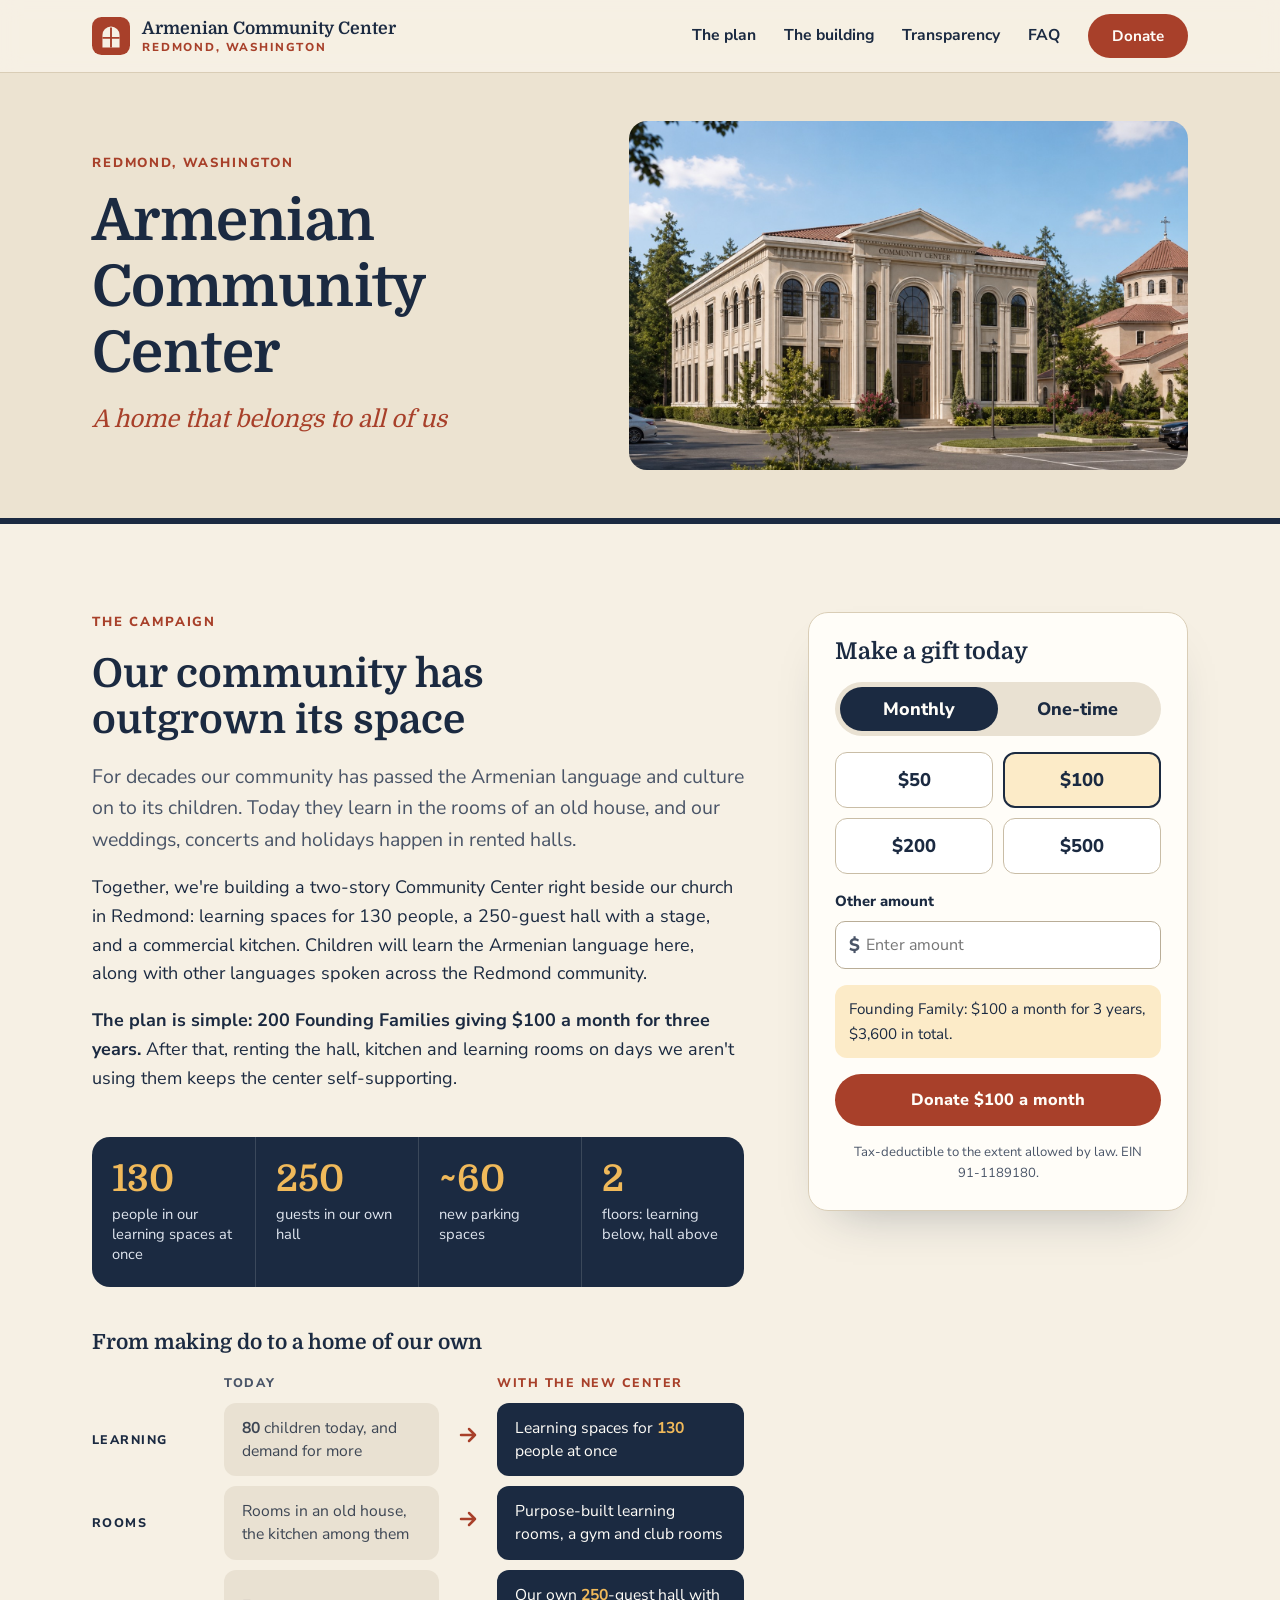
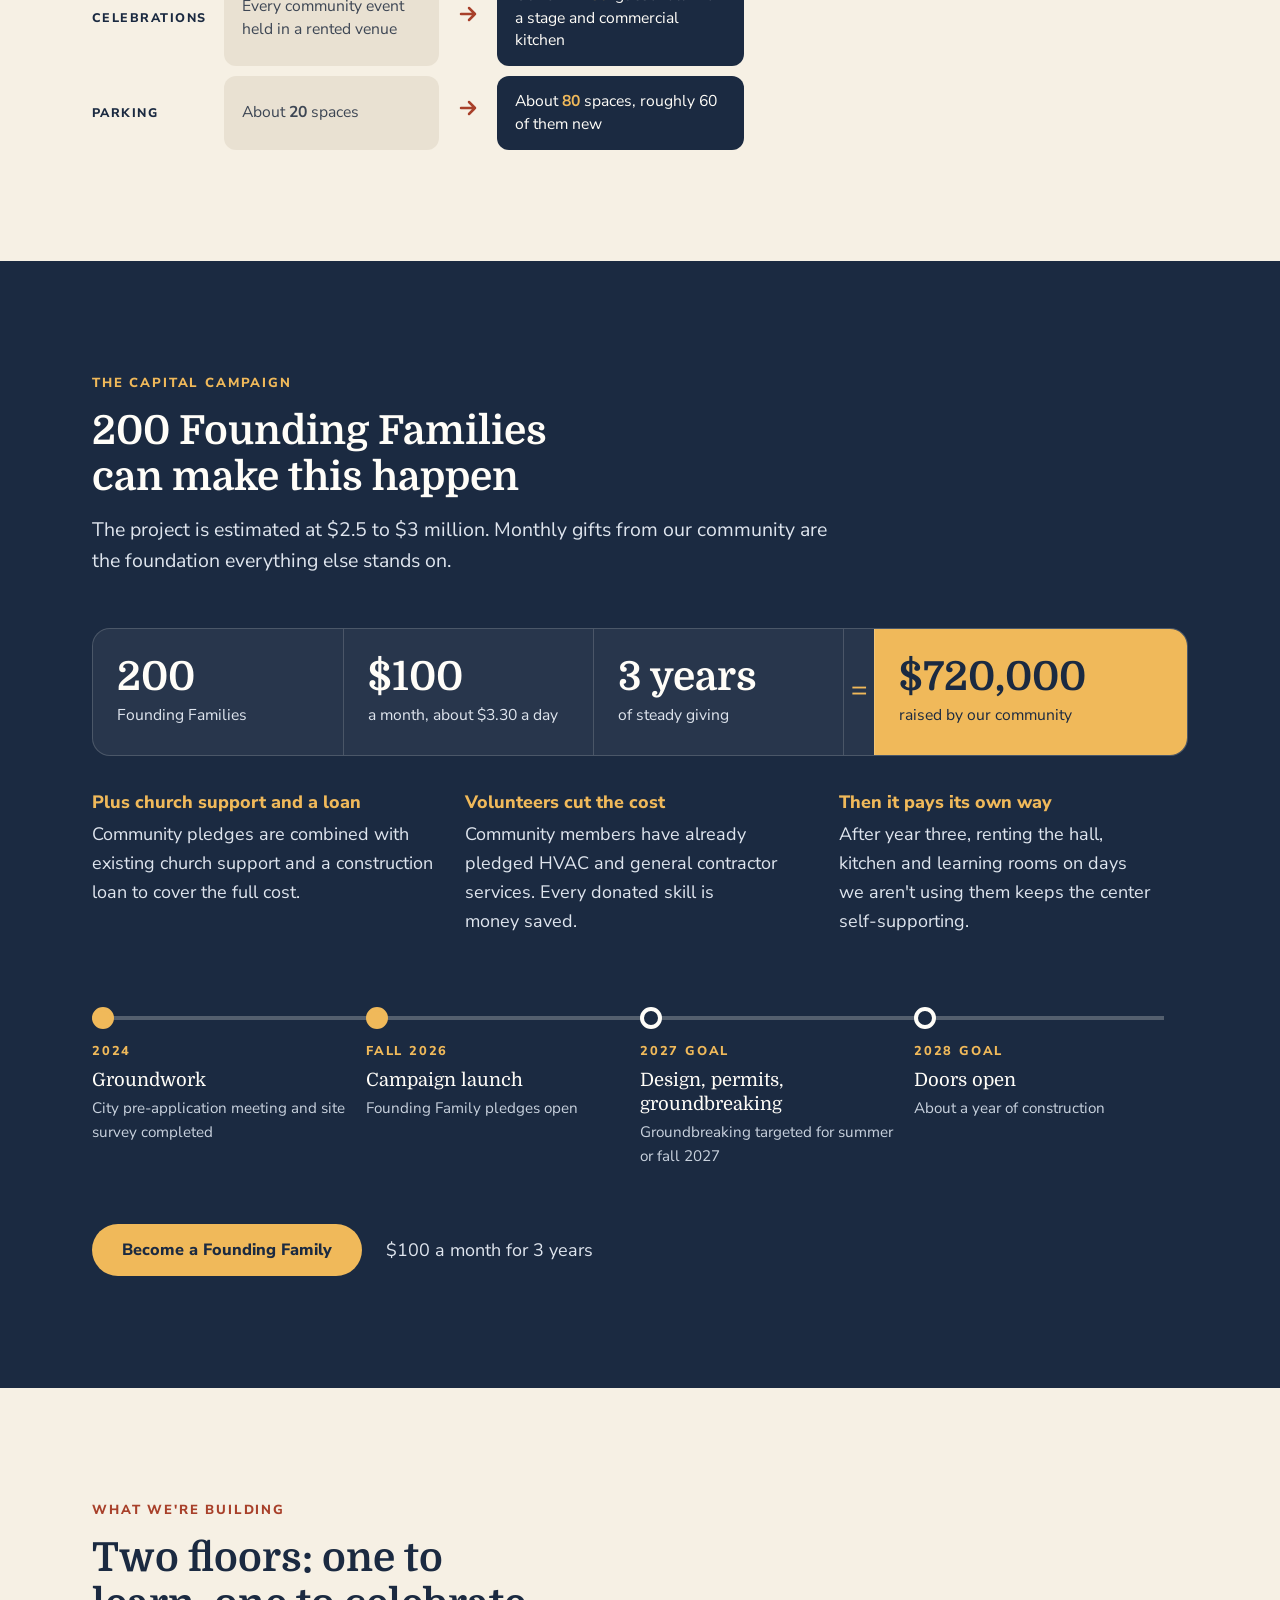
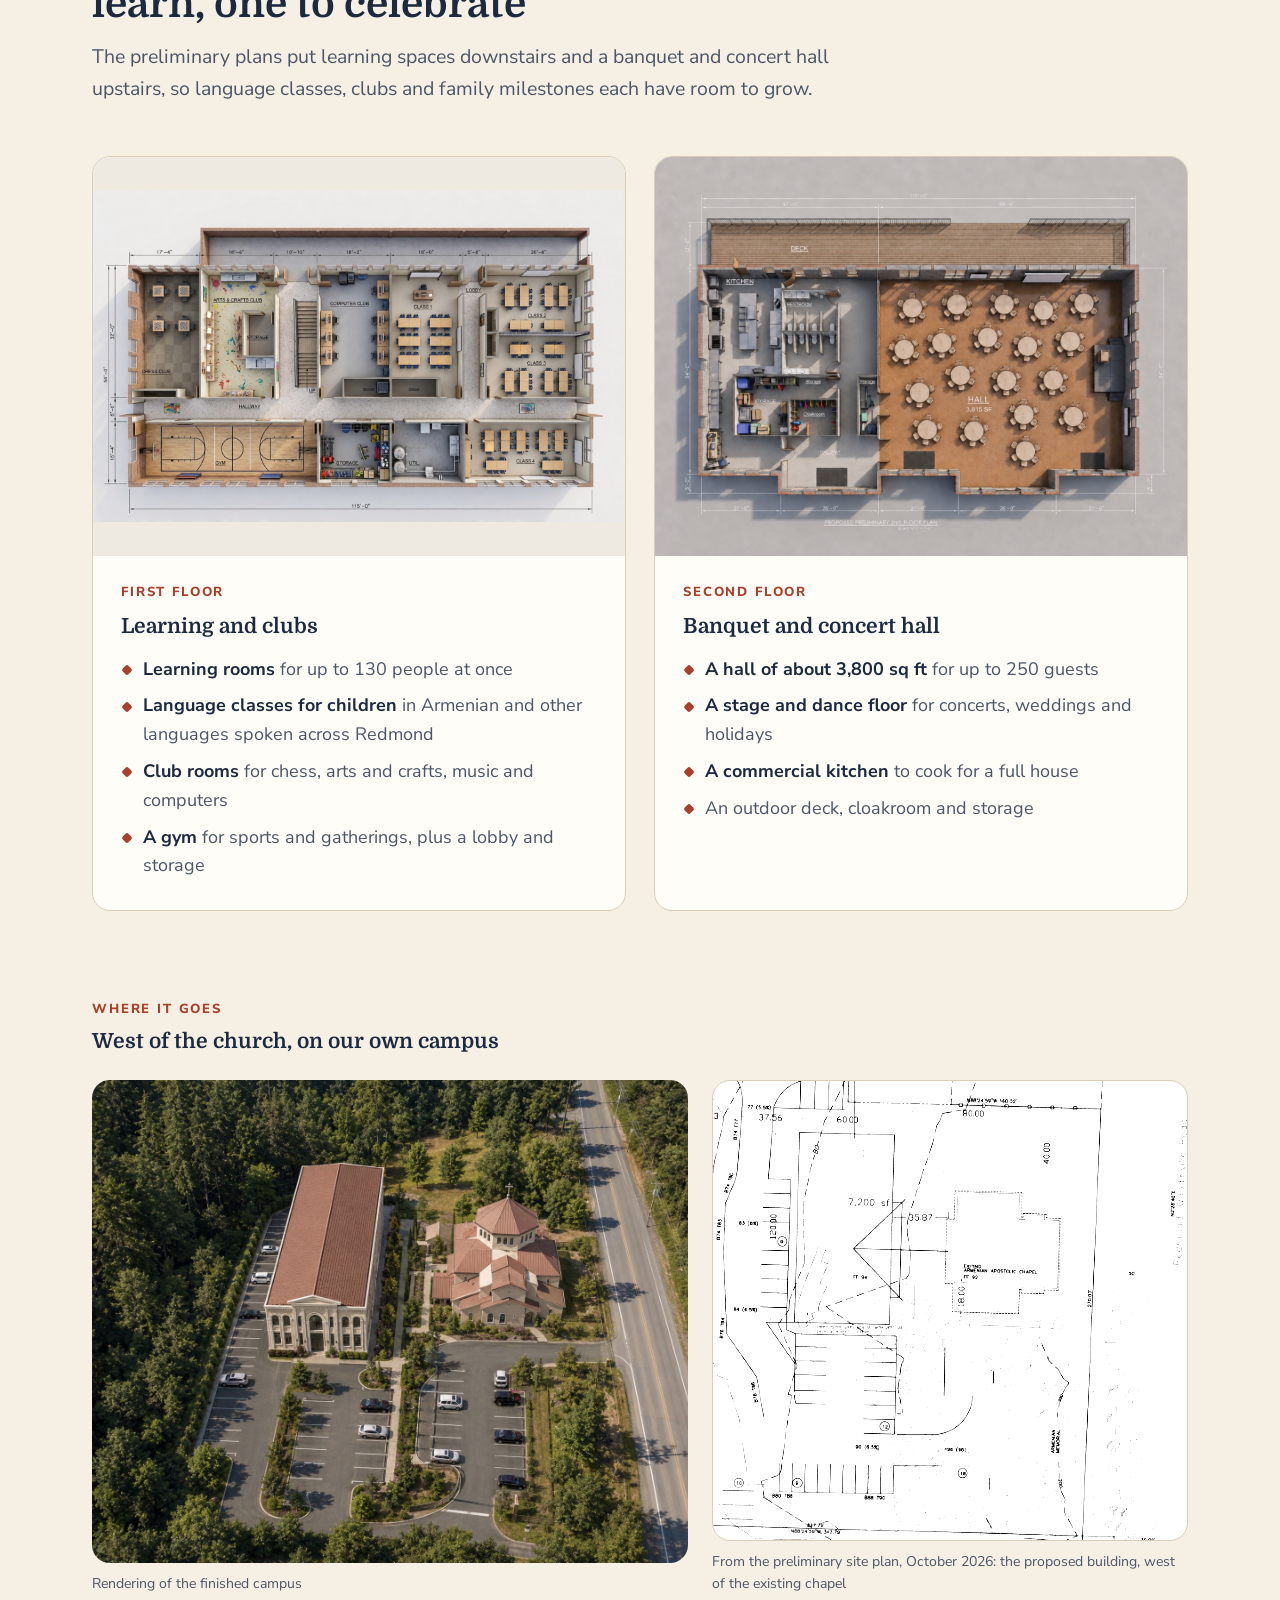
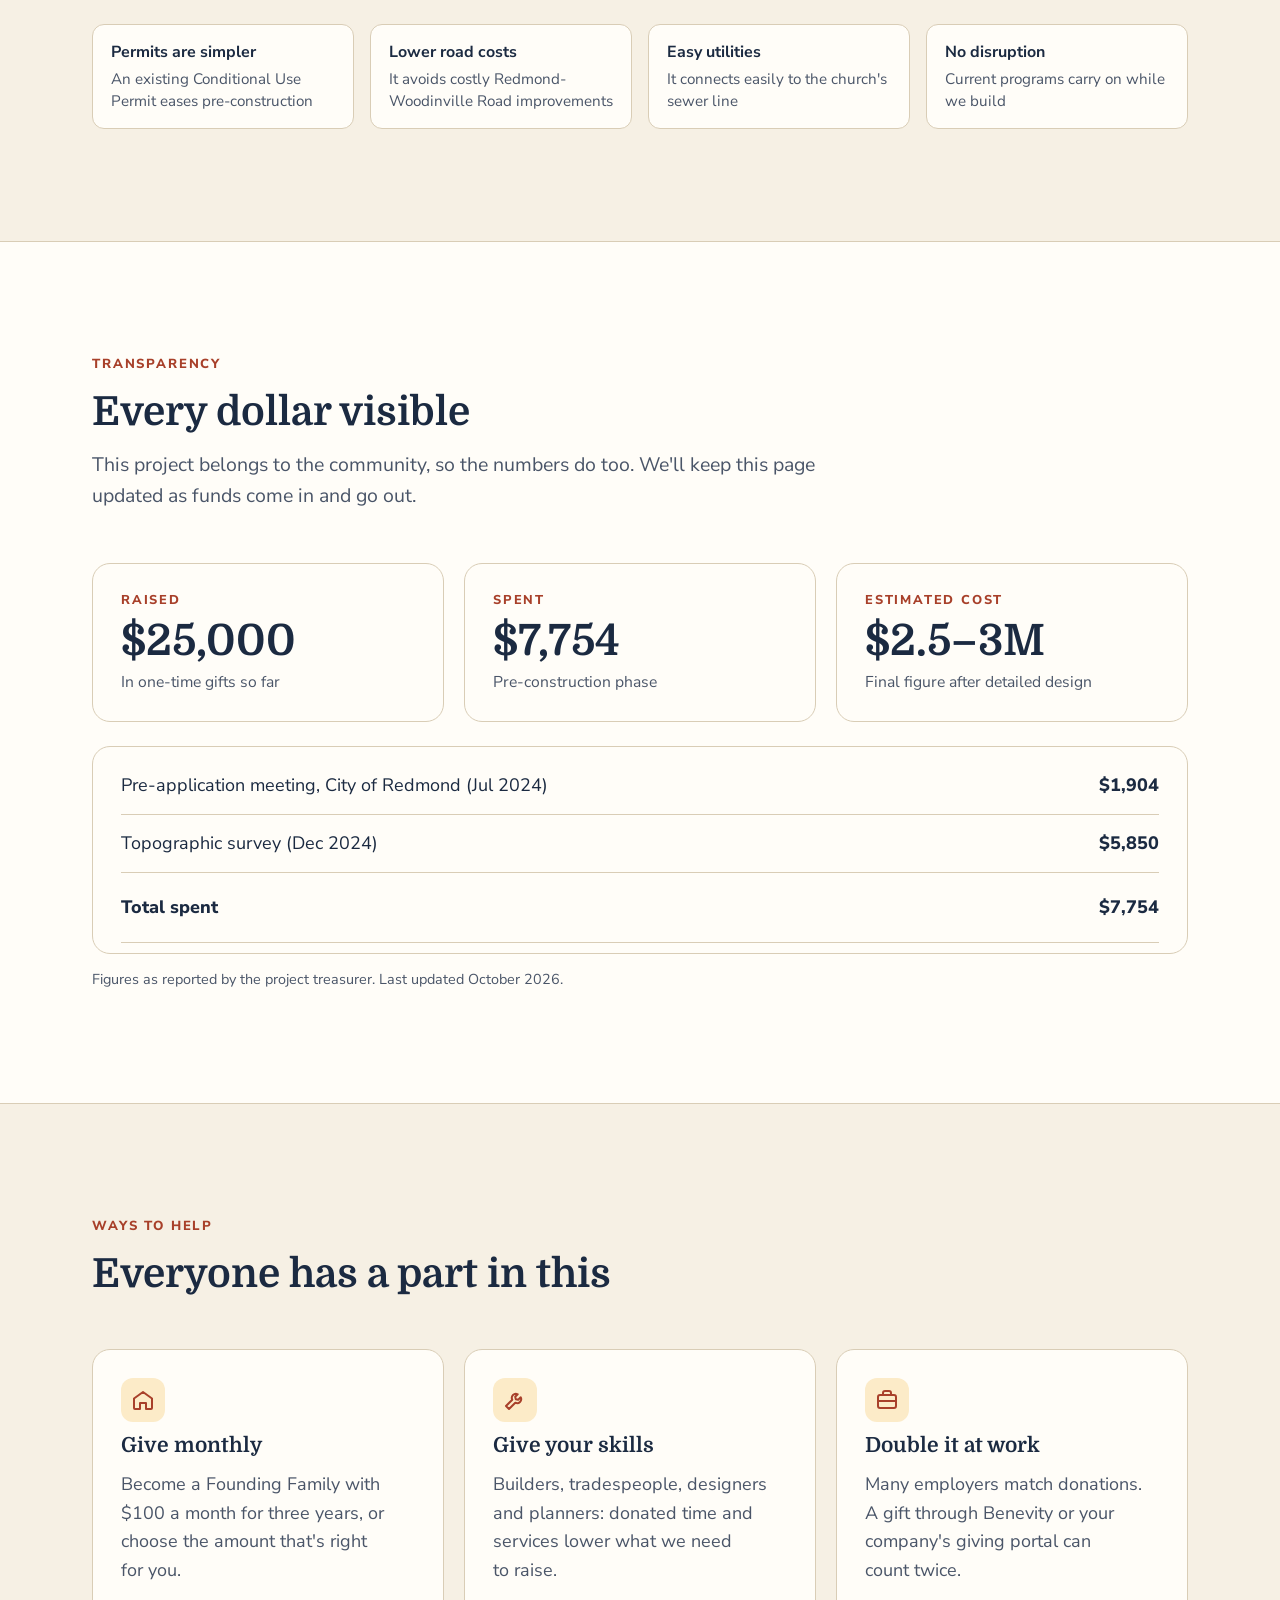
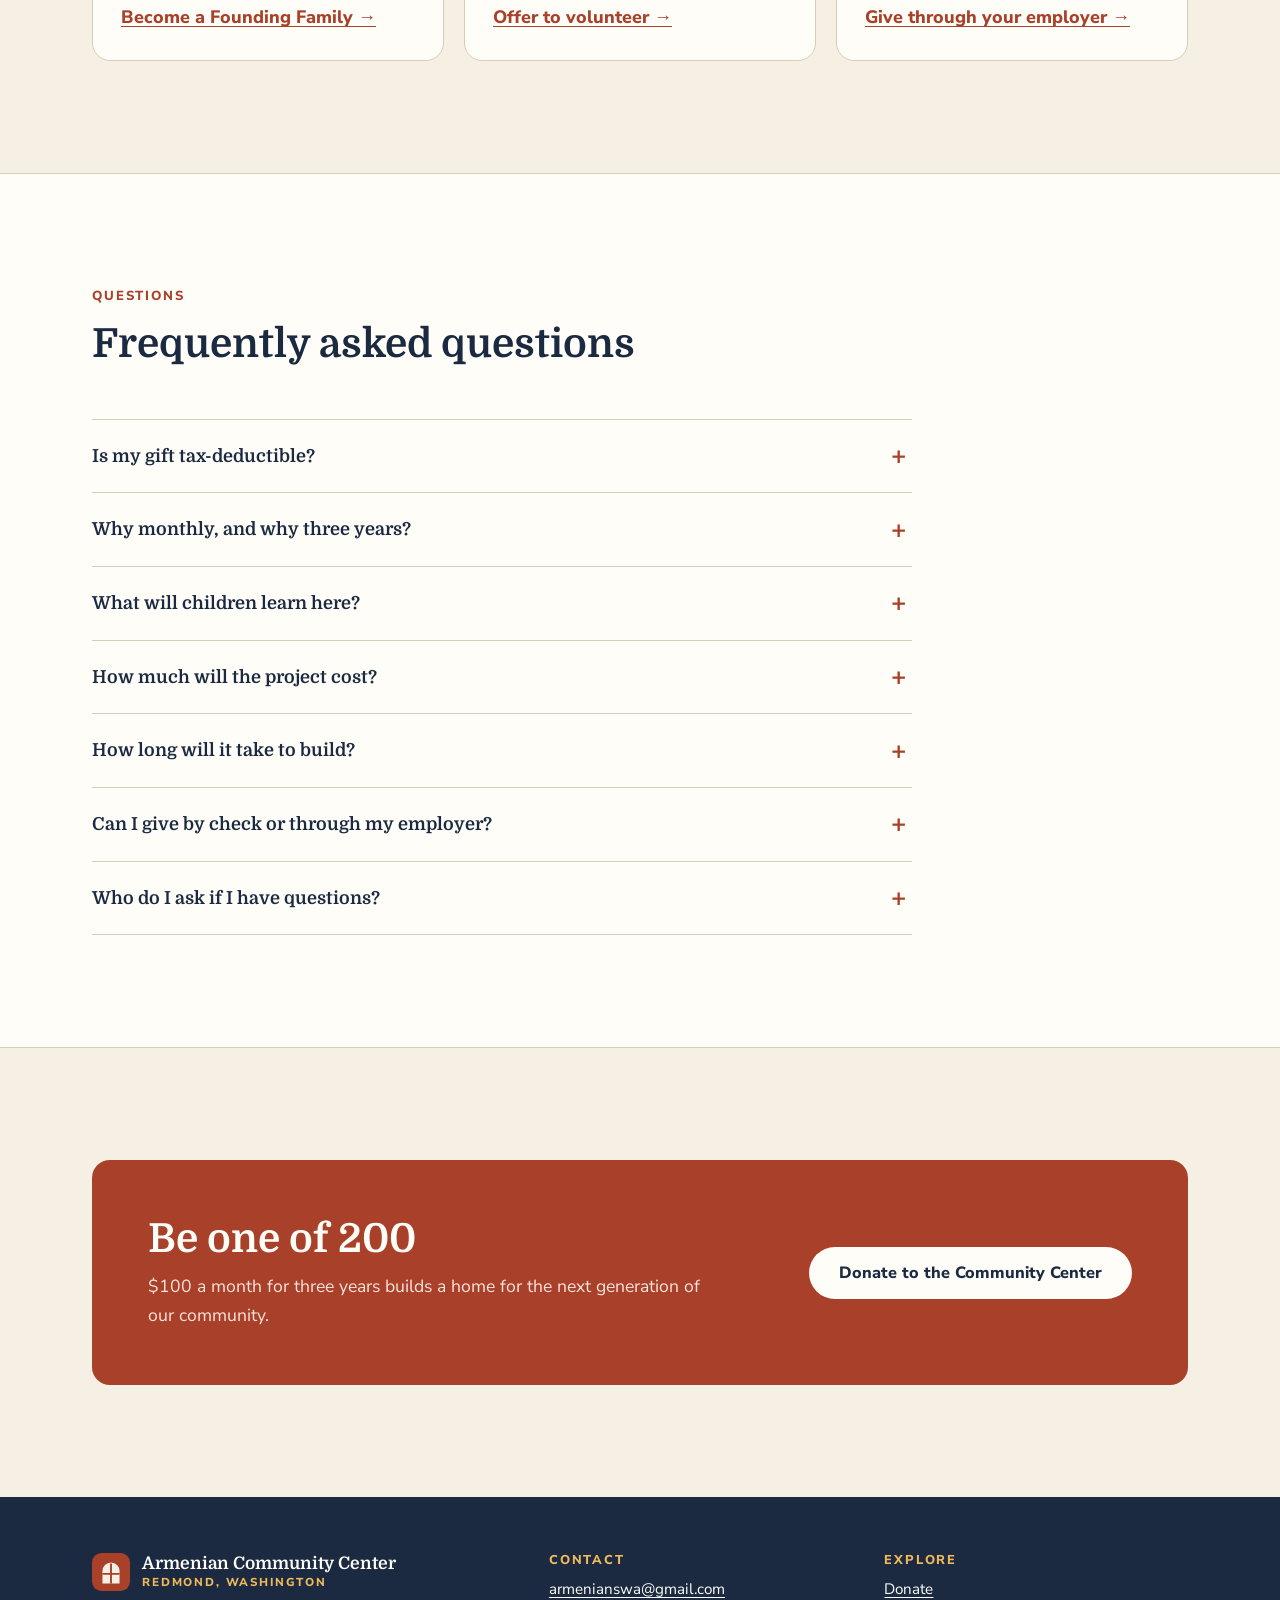
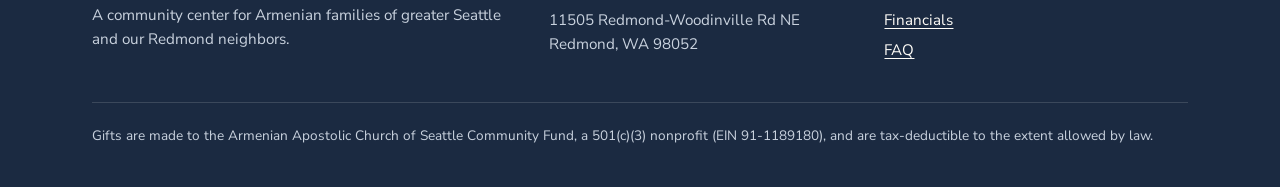
==== commit c29abeb5: "Add files via upload" ====
--- a/index.html
+++ b/index.html
@@ -4,13 +4,13 @@
   <meta charset="utf-8">
   <meta name="viewport" content="width=device-width, initial-scale=1">
   <title>Armenian Community Center in Redmond</title>
-  <meta name="description" content="Help build a new Armenian Community Center and School beside our church in Redmond, WA: classrooms for 130 students, a 250-guest hall and a commercial kitchen.">
+  <meta name="description" content="Help build a new Armenian Community Center beside our church in Redmond, WA: learning spaces for 130 people, language classes for children, a 250-guest hall and a commercial kitchen.">
   <link rel="canonical" href="https://armenianheritagecenter.org/">
   <meta name="theme-color" content="#1b2a41">
 
   <meta property="og:type" content="website">
   <meta property="og:title" content="Armenian Community Center in Redmond">
-  <meta property="og:description" content="A home that belongs to all of us. Be one of 200 Founding Families building our new Community Center and School.">
+  <meta property="og:description" content="A home that belongs to all of us. Be one of 200 Founding Families building our new Community Center.">
   <meta property="og:url" content="https://armenianheritagecenter.org/">
   <meta property="og:image" content="https://armenianheritagecenter.org/assets/img/og-image.jpg">
   <meta name="twitter:card" content="summary_large_image">
@@ -51,7 +51,7 @@
       <div class="wrap page-hero-grid">
         <div class="page-hero-copy">
           <p class="eyebrow">Redmond, Washington</p>
-          <h1>Armenian Community Center &amp; School</h1>
+          <h1>Armenian Community Center</h1>
           <p class="page-hero-sub">A home that belongs to all of us</p>
         </div>
         <figure>
@@ -66,10 +66,10 @@
 
         <div class="intro-story">
           <p class="eyebrow">The campaign</p>
-          <h2>Our school has outgrown its home</h2>
-          <p class="lede">For decades our Armenian school has served families across greater Seattle. Today our students learn in the rooms of an old house, and our weddings, concerts and holidays happen in rented halls.</p>
-          <p>Together, we're building a two-story Community Center and School right beside our church in Redmond, with classrooms for 130 students, a 250-guest hall with a stage, and a commercial kitchen.</p>
-          <p><b>The plan is simple: 200 Founding Families giving $100 a month for three years.</b> After that, renting the hall, kitchen and classrooms on days we aren't using them keeps the center self-supporting.</p>
+          <h2>Our community has outgrown its space</h2>
+          <p class="lede">For decades our community has passed the Armenian language and culture on to its children. Today they learn in the rooms of an old house, and our weddings, concerts and holidays happen in rented halls.</p>
+          <p>Together, we're building a two-story Community Center right beside our church in Redmond: learning spaces for 130 people, a 250-guest hall with a stage, and a commercial kitchen. Children will learn the Armenian language here, along with other languages spoken across the Redmond community.</p>
+          <p><b>The plan is simple: 200 Founding Families giving $100 a month for three years.</b> After that, renting the hall, kitchen and learning rooms on days we aren't using them keeps the center self-supporting.</p>
         </div>
 
         <aside class="intro-box" aria-labelledby="give-title">
@@ -100,10 +100,10 @@
 
         <div class="intro-more">
           <div class="stats" role="list">
-            <div class="stat" role="listitem"><div class="stat-num">130</div><div class="stat-label">students learning at once</div></div>
+            <div class="stat" role="listitem"><div class="stat-num">130</div><div class="stat-label">people in our learning spaces at once</div></div>
             <div class="stat" role="listitem"><div class="stat-num">250</div><div class="stat-label">guests in our own hall</div></div>
             <div class="stat" role="listitem"><div class="stat-num">~60</div><div class="stat-label">new parking spaces</div></div>
-            <div class="stat" role="listitem"><div class="stat-num">2</div><div class="stat-label">floors: school below, hall above</div></div>
+            <div class="stat" role="listitem"><div class="stat-num">2</div><div class="stat-label">floors: learning below, hall above</div></div>
           </div>
 
           <div>
@@ -112,17 +112,17 @@
               <div class="compare-head" aria-hidden="true"><span class="from">Today</span><span class="to">With the new center</span></div>
 
               <div class="compare-row">
-                <div class="compare-label">Students</div>
-                <div class="compare-from"><span><b>80</b> students, and demand for more</span></div>
+                <div class="compare-label">Learning</div>
+                <div class="compare-from"><span><b>80</b> children today, and demand for more</span></div>
                 <div class="compare-arrow" aria-hidden="true"><svg viewBox="0 0 24 24" fill="none" stroke="currentColor" stroke-width="2.5" stroke-linecap="round" stroke-linejoin="round"><path d="M5 12h14M13 6l6 6-6 6"/></svg></div>
-                <div class="compare-to"><span>Classrooms for <b>130</b> students at once</span></div>
+                <div class="compare-to"><span>Learning spaces for <b>130</b> people at once</span></div>
               </div>
 
               <div class="compare-row">
-                <div class="compare-label">Classrooms</div>
+                <div class="compare-label">Rooms</div>
                 <div class="compare-from"><span>Rooms in an old house, the kitchen among them</span></div>
                 <div class="compare-arrow" aria-hidden="true"><svg viewBox="0 0 24 24" fill="none" stroke="currentColor" stroke-width="2.5" stroke-linecap="round" stroke-linejoin="round"><path d="M5 12h14M13 6l6 6-6 6"/></svg></div>
-                <div class="compare-to"><span>Purpose-built classrooms, a gym and club rooms</span></div>
+                <div class="compare-to"><span>Purpose-built learning rooms, a gym and club rooms</span></div>
               </div>
 
               <div class="compare-row">
@@ -164,8 +164,8 @@
 
         <div class="plan-notes">
           <div class="plan-note">
-            <h3>Plus church, school and a loan</h3>
-            <p>Community pledges are combined with existing church and school support and a construction loan to cover the full cost.</p>
+            <h3>Plus church support and a loan</h3>
+            <p>Community pledges are combined with existing church support and a construction loan to cover the full cost.</p>
           </div>
           <div class="plan-note">
             <h3>Volunteers cut the cost</h3>
@@ -173,7 +173,7 @@
           </div>
           <div class="plan-note">
             <h3>Then it pays its own way</h3>
-            <p>After year three, renting the hall, kitchen and classrooms on days we aren't using them keeps the center self-supporting.</p>
+            <p>After year three, renting the hall, kitchen and learning rooms on days we aren't using them keeps the center self-supporting.</p>
           </div>
         </div>
 
@@ -213,22 +213,22 @@
         <div class="section-head">
           <p class="eyebrow">What we're building</p>
           <h2>Two floors: one to learn, one to celebrate</h2>
-          <p class="lede">The preliminary plans put the school downstairs and a banquet and concert hall upstairs, so classes, clubs and family milestones each have room to grow.</p>
+          <p class="lede">The preliminary plans put learning spaces downstairs and a banquet and concert hall upstairs, so language classes, clubs and family milestones each have room to grow.</p>
         </div>
 
         <div class="floors">
           <article class="floor">
             <a class="floor-img" href="assets/img/floor-1.jpg" aria-label="Open the first floor plan full size">
-              <img src="assets/img/floor-1.jpg" width="1500" height="933" loading="lazy" alt="First floor plan showing four classrooms, a gym, chess, arts and crafts and computer clubs, and a lobby">
+              <img src="assets/img/floor-1.jpg" width="1500" height="933" loading="lazy" alt="First floor plan showing learning rooms, a gym, chess, arts and crafts and computer clubs, and a lobby">
             </a>
             <div class="floor-body">
               <p class="eyebrow">First floor</p>
-              <h3>School and clubs</h3>
+              <h3>Learning and clubs</h3>
               <ul class="ticks">
-                <li><b>Classrooms</b> sized for 130 students</li>
-                <li><b>A gym</b> for sports and assemblies</li>
+                <li><b>Learning rooms</b> for up to 130 people at once</li>
+                <li><b>Language classes for children</b> in Armenian and other languages spoken across Redmond</li>
                 <li><b>Club rooms</b> for chess, arts and crafts, music and computers</li>
-                <li>A welcoming lobby, storage and utilities</li>
+                <li><b>A gym</b> for sports and gatherings, plus a lobby and storage</li>
               </ul>
             </div>
           </article>
@@ -262,16 +262,16 @@
             </figure>
             <figure class="fig fig-plan">
               <a href="assets/img/site-plan.png" aria-label="Open the preliminary site plan full size">
-                <img src="assets/img/site-plan.png" width="1100" height="1144" loading="lazy" alt="Preliminary site plan drawing showing the proposed social hall and school, shaded, to the west of the existing Armenian Apostolic chapel, with surrounding parking">
+                <img src="assets/img/site-plan.png" width="1100" height="1063" loading="lazy" alt="Preliminary site plan drawing showing the proposed building to the west of the existing Armenian Apostolic chapel, with surrounding parking">
               </a>
-              <figcaption>From the preliminary site plan, October 2026: the proposed hall and school, west of the existing chapel</figcaption>
+              <figcaption>From the preliminary site plan, October 2026: the proposed building, west of the existing chapel</figcaption>
             </figure>
           </div>
           <ul class="reasons">
             <li><b>Permits are simpler</b>An existing Conditional Use Permit eases pre-construction</li>
             <li><b>Lower road costs</b>It avoids costly Redmond-Woodinville Road improvements</li>
             <li><b>Easy utilities</b>It connects easily to the church's sewer line</li>
-            <li><b>No disruption</b>Classes carry on while we build</li>
+            <li><b>No disruption</b>Current programs carry on while we build</li>
           </ul>
         </div>
       </div>
@@ -358,7 +358,11 @@
           </details>
           <details>
             <summary>Why monthly, and why three years?</summary>
-            <p>Steady monthly gifts give the project predictable funding for planning, permits and construction. Three years covers design, building and opening. After that, rental income from the hall, kitchen and classrooms is planned to keep the center self-supporting.</p>
+            <p>Steady monthly gifts give the project predictable funding for planning, permits and construction. Three years covers design, building and opening. After that, rental income from the hall, kitchen and learning rooms is planned to keep the center self-supporting.</p>
+          </details>
+          <details>
+            <summary>What will children learn here?</summary>
+            <p>The first floor is planned around learning: language classes for children in Armenian and in other languages spoken across the Redmond community, clubs for chess, arts and crafts, music and computers, and a gym for sports.</p>
           </details>
           <details>
             <summary>How much will the project cost?</summary>
@@ -406,7 +410,7 @@
               <span class="brand-sub">Redmond, Washington</span>
             </span>
           </a>
-          <p>A Community Center and School for the Armenian community of greater Seattle.</p>
+          <p>A community center for Armenian families of greater Seattle and our Redmond neighbors.</p>
         </div>
         <div>
           <h3>Contact</h3>
@@ -420,7 +424,7 @@
           <ul>
             <li><a href="donate.html?frequency=monthly&amp;amount=100">Donate</a></li>
             <li><a href="#transparency">Financials</a></li>
-            <li><a href="https://seattlearmenianschool.org/" rel="noopener">Seattle Armenian School</a></li>
+            <li><a href="#faq">FAQ</a></li>
           </ul>
         </div>
       </div>
